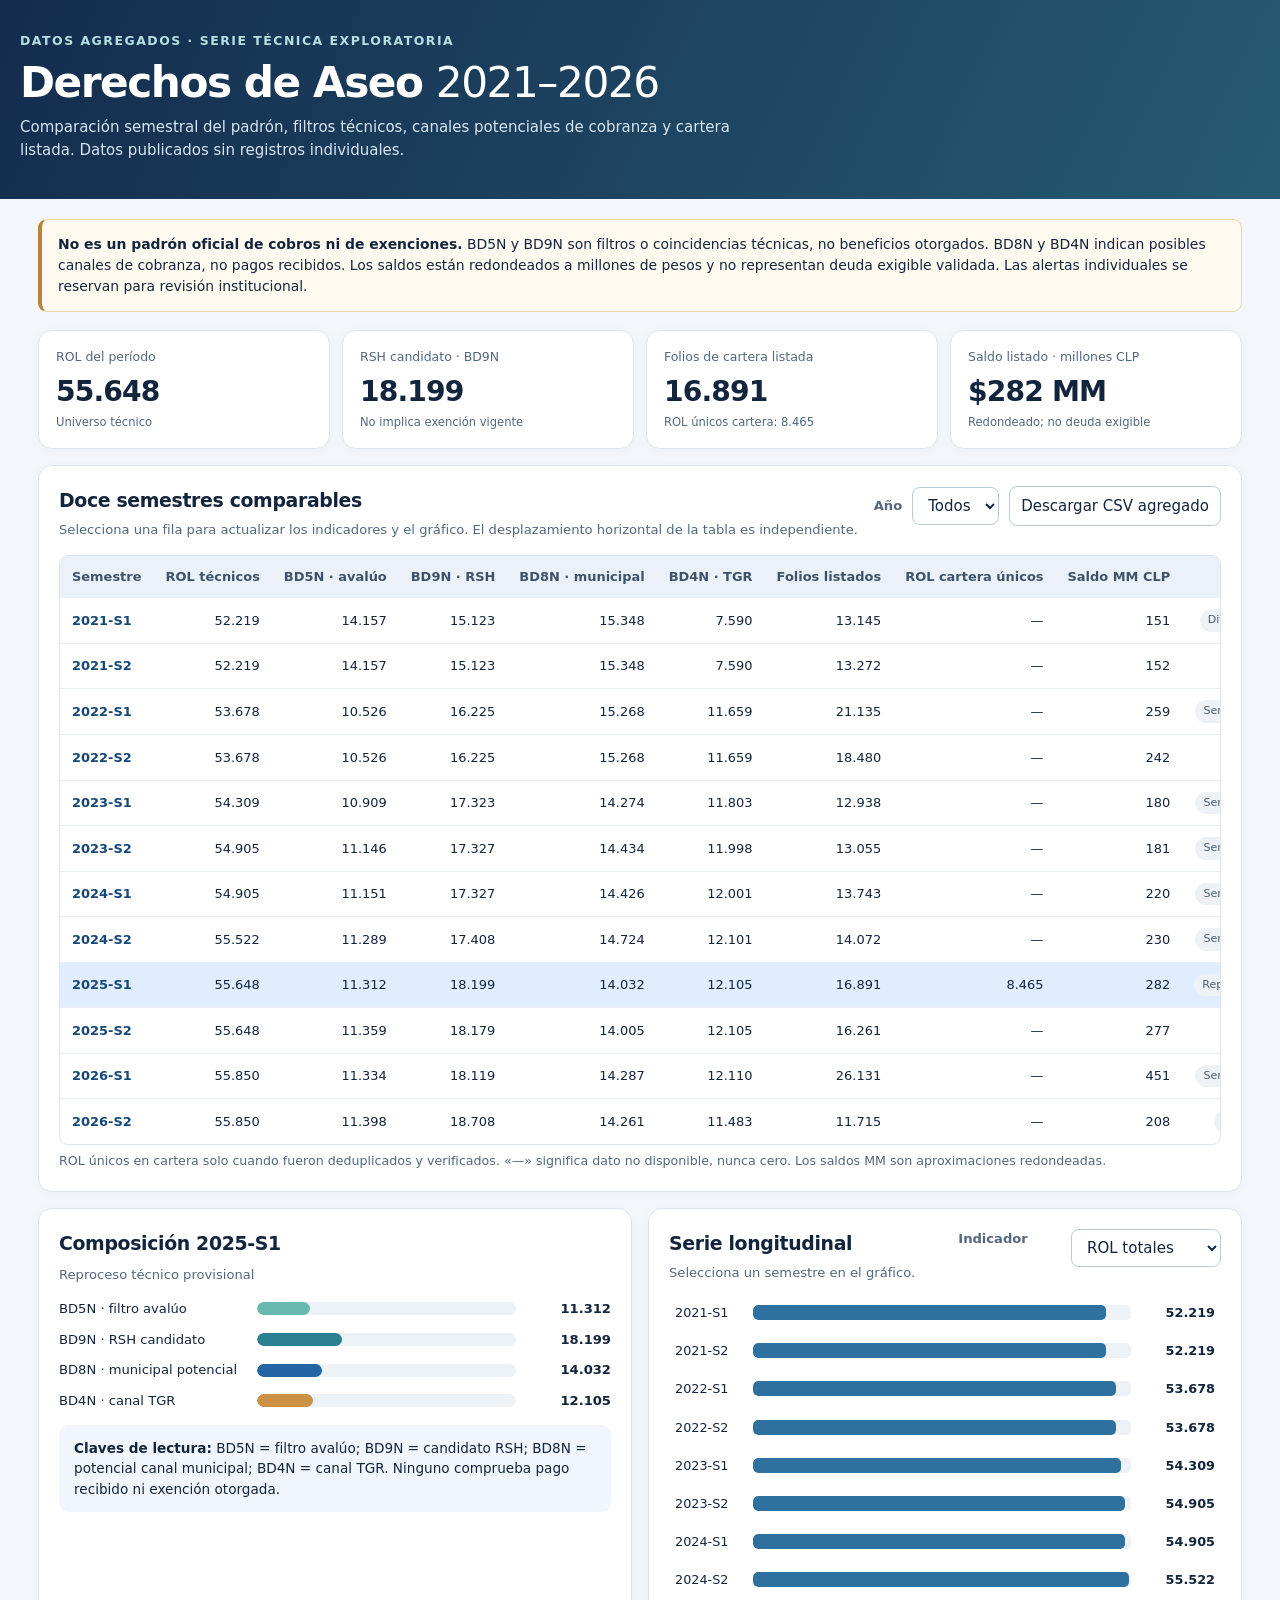
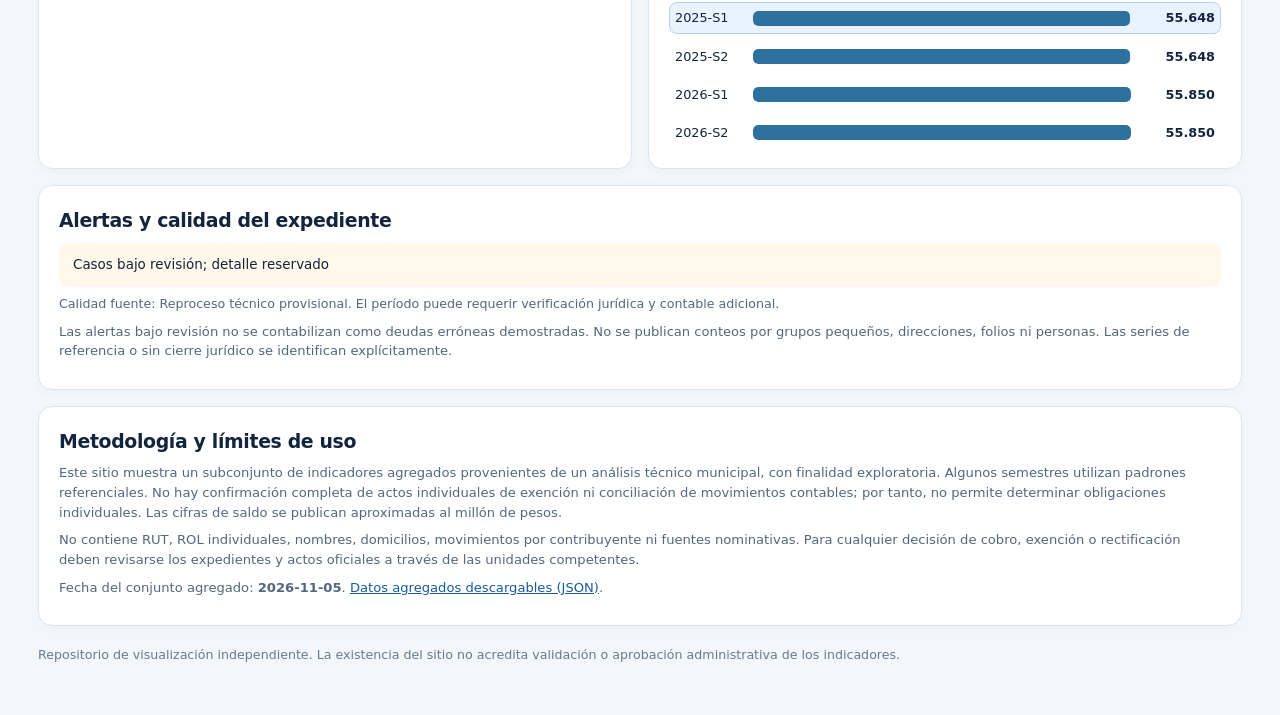
==== index.html @ 4e977205 "Dashboard público: interfaz autónoma sobre 12 semestres de datos agregados filtrados" ====
<!doctype html>
<html lang="es">
<head>
<meta charset="utf-8">
<meta name="viewport" content="width=device-width,initial-scale=1">
<meta name="description" content="Indicadores agregados de Derechos de Aseo de Recoleta 2021–2026, serie técnica preliminar.">
<title>Derechos de Aseo · Recoleta | Dashboard de indicadores</title>
<style>
:root{--bg:#f3f6fa;--white:#fff;--ink:#13253d;--muted:#53677e;--line:#dce5ee;--blue:#1f5da5;--mint:#268a83;--teal:#69b8af;--gold:#cb9144;--deep:#132f50}
*{box-sizing:border-box}html,body{margin:0;overflow-x:clip}body{background:var(--bg);color:var(--ink);font:15px/1.5 system-ui,-apple-system,"Segoe UI",sans-serif}
header{background:linear-gradient(115deg,#142c4e,#265a73);color:white;padding:32px 20px 38px}
.wrap{max-width:1240px;margin:auto;padding:0 18px}
header .wrap{padding:0}header h1{font-size:clamp(1.7rem,3.3vw,2.75rem);line-height:1.12;letter-spacing:-.035em;margin:8px 0 10px}
header p{max-width:760px;color:#d6e6f2;margin:0}.eyebrow{font-size:.78rem;letter-spacing:.12em;text-transform:uppercase;font-weight:700;color:#b6dfdf}
main{padding-top:20px!important;padding-bottom:50px!important}.disclaimer{background:#fffaf0;border:1px solid #ead5a9;border-left:4px solid #b88436;border-radius:9px;padding:14px 16px;font-size:.87rem;margin-bottom:18px}
.kpis{display:grid;grid-template-columns:repeat(4,minmax(0,1fr));gap:12px}.kpi,.panel{border:1px solid var(--line);background:var(--white);border-radius:14px;box-shadow:0 2px 12px #14304d08}.kpi{padding:17px;min-width:0}.kpi .label{font-size:.78rem;color:var(--muted)}.kpi strong{display:block;font-size:clamp(1.4rem,2.2vw,2rem);letter-spacing:-.03em;font-variant-numeric:tabular-nums;margin-top:5px}.kpi small{display:block;font-size:.72rem;color:var(--muted)}
.panel{padding:20px;margin-top:16px;min-width:0}h2{font-size:1.18rem;letter-spacing:-.018em;margin:0 0 6px}h3{font-size:1rem;margin:15px 0 10px}p{margin:8px 0}.sub{font-size:.82rem;color:var(--muted)}.heading{display:flex;justify-content:space-between;align-items:flex-start;gap:12px;flex-wrap:wrap}.controls{display:flex;gap:10px;align-items:center;flex-wrap:wrap}
label{font-size:.82rem;color:var(--muted);font-weight:600}select,button{border-radius:8px;border:1px solid #b9cadc;background:white;color:var(--ink);font:inherit;padding:8px 11px;max-width:100%}button{cursor:pointer}button:hover,select:focus,button:focus{outline:2px solid #a1c8ec;outline-offset:1px}
.tablewrap{max-width:100%;overflow-x:auto;border:1px solid var(--line);border-radius:9px;margin:15px 0 7px}table{width:100%;min-width:1000px;border-collapse:collapse;font-size:.81rem;font-variant-numeric:tabular-nums}td,th{border-bottom:1px solid #e8eef5;padding:11px 12px;text-align:right;white-space:nowrap}th{text-transform:none;background:#ebf1f8;color:#3e526b;font-weight:650}th:first-child,td:first-child{text-align:left}tr:last-child td{border-bottom:0}tbody tr{cursor:pointer}tbody tr:hover,tbody tr:focus{background:#eef5ff}tbody tr.selected{background:#dfedff}td strong{color:#164779}.pill{font-size:.69rem;display:inline-block;background:#eef2f6;color:#4a6078;border-radius:99px;padding:3px 8px}
.twocol{display:grid;grid-template-columns:minmax(0,1fr) minmax(0,1fr);gap:16px}.bars{display:grid;gap:11px;margin:14px 0}.bar{display:grid;grid-template-columns:minmax(0,188px) minmax(0,1fr) 85px;align-items:center;gap:10px;font-size:.82rem}.bar label{color:var(--ink);font-weight:500;overflow-wrap:anywhere}.track{height:13px;border-radius:99px;background:#edf2f6;overflow:hidden}.fill{height:100%;border-radius:99px}.num{text-align:right;font-weight:650;font-variant-numeric:tabular-nums}
#trend{display:grid;gap:7px;margin-top:14px}.trendRow{display:grid;grid-template-columns:70px minmax(0,1fr) 76px;align-items:center;gap:8px;font-size:.8rem;width:100%;background:transparent;border:1px solid transparent;padding:5px;text-align:left}.trendRow:hover,.trendRow.active{background:#e9f2ff;border-color:#b5d2ee}.trendTrack{background:#edf2f6;border-radius:5px;height:15px;overflow:hidden}.trendFill{height:100%;background:#2e719f;border-radius:5px}
.info{background:#f1f6fc;border-radius:9px;padding:13px 15px;font-size:.85rem}.alert{background:#fff8eb;border-radius:8px;padding:12px 14px;font-size:.84rem}.details{color:var(--muted);font-size:.79rem}.foot{font-size:.79rem;color:#687a8e;margin-top:20px}a{color:#185a9a}
@media(max-width:850px){.kpis{grid-template-columns:repeat(2,minmax(0,1fr))}.twocol{grid-template-columns:1fr}}@media(max-width:520px){.wrap{padding:0 11px}.panel{padding:14px}.kpi{padding:12px}.kpi strong{font-size:1.4rem}.bar{grid-template-columns:minmax(0,115px) minmax(0,1fr) 67px;gap:6px;font-size:.74rem}.controls{width:100%}.heading{display:block}.trendRow{grid-template-columns:60px minmax(0,1fr) 65px}.trendRow .num{font-size:.72rem}}
@media print{header{color:var(--ink);background:white}.eyebrow,header p{color:var(--ink)}.controls{display:none}.panel,.kpi{box-shadow:none}.tablewrap{overflow:visible}table{min-width:0;font-size:.62rem}td,th{padding:4px}}
</style>
</head>
<body>
<header><div class="wrap"><div class="eyebrow">Datos agregados · Serie técnica exploratoria</div><h1>Derechos de Aseo <span style="font-weight:400">2021–2026</span></h1><p>Comparación semestral del padrón, filtros técnicos, canales potenciales de cobranza y cartera listada. Datos publicados sin registros individuales.</p></div></header>
<main class="wrap">
<div class="disclaimer"><strong>No es un padrón oficial de cobros ni de exenciones.</strong> BD5N y BD9N son filtros o coincidencias técnicas, no beneficios otorgados. BD8N y BD4N indican posibles canales de cobranza, no pagos recibidos. Los saldos están redondeados a millones de pesos y no representan deuda exigible validada. Las alertas individuales se reservan para revisión institucional.</div>
<div class="kpis" aria-label="Indicadores período seleccionado">
  <div class="kpi"><div class="label">ROL del período</div><strong id="k-total">—</strong><small>Universo técnico</small></div>
  <div class="kpi"><div class="label">RSH candidato · BD9N</div><strong id="k-rsh">—</strong><small>No implica exención vigente</small></div>
  <div class="kpi"><div class="label">Folios de cartera listada</div><strong id="k-folios">—</strong><small id="k-uniques">ROL únicos: no acreditados</small></div>
  <div class="kpi"><div class="label">Saldo listado · millones CLP</div><strong id="k-saldo">—</strong><small>Redondeado; no deuda exigible</small></div>
</div>
<section class="panel" aria-label="Tabla de semestres">
  <div class="heading"><div><h2>Doce semestres comparables</h2><div class="sub">Selecciona una fila para actualizar los indicadores y el gráfico. El desplazamiento horizontal de la tabla es independiente.</div></div><div class="controls"><label for="year">Año</label><select id="year"><option value="todos">Todos</option></select><button id="csv" type="button">Descargar CSV agregado</button></div></div>
  <div class="tablewrap"><table><thead><tr><th>Semestre</th><th>ROL técnicos</th><th>BD5N · avalúo</th><th>BD9N · RSH</th><th>BD8N · municipal</th><th>BD4N · TGR</th><th>Folios listados</th><th>ROL cartera únicos</th><th>Saldo MM CLP</th><th>Estado</th></tr></thead><tbody id="tableBody"></tbody></table></div>
  <div class="details">ROL únicos en cartera solo cuando fueron deduplicados y verificados. «—» significa dato no disponible, nunca cero. Los saldos MM son aproximaciones redondeadas.</div>
</section>
<section class="twocol">
  <div class="panel"><h2 id="title-detail">Composición del período</h2><p class="sub" id="status-detail">Cuatro grupos técnicos excluyentes; puede existir residuo de clasificación pendiente.</p><div id="bars" class="bars"></div><div class="info"><strong>Claves de lectura:</strong> BD5N = filtro avalúo; BD9N = candidato RSH; BD8N = potencial canal municipal; BD4N = canal TGR. Ninguno comprueba pago recibido ni exención otorgada.</div></div>
  <div class="panel"><div class="heading"><div><h2>Serie longitudinal</h2><div class="sub">Selecciona un semestre en el gráfico.</div></div><label for="metric">Indicador</label><select id="metric"><option value="rol_total">ROL totales</option><option value="folios_listados">Folios listados</option><option value="saldo_listado_millones_clp">Saldo MM CLP</option></select></div><div id="trend" role="group" aria-label="Comparación 2021-2026"></div></div>
</section>
<section class="panel"><h2>Alertas y calidad del expediente</h2><p id="alert-detail" class="alert"></p><p id="quality-detail" class="details"></p><p class="sub">Las alertas bajo revisión no se contabilizan como deudas erróneas demostradas. No se publican conteos por grupos pequeños, direcciones, folios ni personas. Las series de referencia o sin cierre jurídico se identifican explícitamente.</p></section>
<section class="panel"><h2>Metodología y límites de uso</h2><p class="sub">Este sitio muestra un subconjunto de indicadores agregados provenientes de un análisis técnico municipal, con finalidad exploratoria. Algunos semestres utilizan padrones referenciales. No hay confirmación completa de actos individuales de exención ni conciliación de movimientos contables; por tanto, no permite determinar obligaciones individuales. Las cifras de saldo se publican aproximadas al millón de pesos.</p><p class="sub">No contiene RUT, ROL individuales, nombres, domicilios, movimientos por contribuyente ni fuentes nominativas. Para cualquier decisión de cobro, exención o rectificación deben revisarse los expedientes y actos oficiales a través de las unidades competentes.</p><p class="sub">Fecha del conjunto agregado: <strong id="cutoff">—</strong>. <a href="data/periodos.json">Datos agregados descargables (JSON)</a>.</p></section>
<div class="foot">Repositorio de visualización independiente. La existencia del sitio no acredita validación o aprobación administrativa de los indicadores.</div>
</main>
<script type="application/json" id="publicData">{"esquema":"dashboard_publico_agregado_v1","fecha_corte":"2026-11-05","naturaleza":"Serie técnica exploratoria; no declaración oficial ni estados de deuda exigible","alcance":"Agregados por semestre, sin ROL ni folios individuales; saldos redondeados a millones CLP; alertas restringidas","leyenda":{"filtro_avaluo_225utm":"Filtro técnico de avalúo: no equivale a exención formal","rsh_candidato":"Coincidencia RSH candidata: no equivale a exención aprobada","municipal_potencial":"Grupo potencial de cobro municipal: no prueba pago","canal_tgr":"Canal TGR/contribuciones: no prueba pago"},"periodos":[{"periodo":"2021-S1","rol_total":52219,"grupos":{"filtro_avaluo_225utm":14157,"rsh_candidato":15123,"municipal_potencial":15348,"canal_tgr":7590},"cartera":{"folios_listados":13145,"rol_distintos_verificados":null,"saldo_listado_millones_clp":151},"alertas":"Sin clasificación semestral publicable","calidad":"Diferencia técnica pendiente","calidad_codigo":"EXCEPCION_CUADRATURA"},{"periodo":"2021-S2","rol_total":52219,"grupos":{"filtro_avaluo_225utm":14157,"rsh_candidato":15123,"municipal_potencial":15348,"canal_tgr":7590},"cartera":{"folios_listados":13272,"rol_distintos_verificados":null,"saldo_listado_millones_clp":152},"alertas":"Sin clasificación semestral publicable","calidad":"Padrón de referencia","calidad_codigo":"PADRON_REFERENCIAL_OTRO_SEMESTRE"},{"periodo":"2022-S1","rol_total":53678,"grupos":{"filtro_avaluo_225utm":10526,"rsh_candidato":16225,"municipal_potencial":15268,"canal_tgr":11659},"cartera":{"folios_listados":21135,"rol_distintos_verificados":null,"saldo_listado_millones_clp":259},"alertas":"Sin clasificación semestral publicable","calidad":"Serie histórica sin cierre legal","calidad_codigo":"HISTORICO_REPRODUCIDO_NO_APROBADO"},{"periodo":"2022-S2","rol_total":53678,"grupos":{"filtro_avaluo_225utm":10526,"rsh_candidato":16225,"municipal_potencial":15268,"canal_tgr":11659},"cartera":{"folios_listados":18480,"rol_distintos_verificados":null,"saldo_listado_millones_clp":242},"alertas":"Sin clasificación semestral publicable","calidad":"Padrón de referencia","calidad_codigo":"PADRON_REFERENCIAL_OTRO_SEMESTRE"},{"periodo":"2023-S1","rol_total":54309,"grupos":{"filtro_avaluo_225utm":10909,"rsh_candidato":17323,"municipal_potencial":14274,"canal_tgr":11803},"cartera":{"folios_listados":12938,"rol_distintos_verificados":null,"saldo_listado_millones_clp":180},"alertas":"Sin clasificación semestral publicable","calidad":"Serie histórica sin cierre legal","calidad_codigo":"HISTORICO_REPRODUCIDO_NO_APROBADO"},{"periodo":"2023-S2","rol_total":54905,"grupos":{"filtro_avaluo_225utm":11146,"rsh_candidato":17327,"municipal_potencial":14434,"canal_tgr":11998},"cartera":{"folios_listados":13055,"rol_distintos_verificados":null,"saldo_listado_millones_clp":181},"alertas":"Sin clasificación semestral publicable","calidad":"Serie histórica sin cierre legal","calidad_codigo":"HISTORICO_REPRODUCIDO_NO_APROBADO"},{"periodo":"2024-S1","rol_total":54905,"grupos":{"filtro_avaluo_225utm":11151,"rsh_candidato":17327,"municipal_potencial":14426,"canal_tgr":12001},"cartera":{"folios_listados":13743,"rol_distintos_verificados":null,"saldo_listado_millones_clp":220},"alertas":"Sin clasificación semestral publicable","calidad":"Serie histórica sin cierre legal","calidad_codigo":"HISTORICO_REPRODUCIDO_NO_APROBADO"},{"periodo":"2024-S2","rol_total":55522,"grupos":{"filtro_avaluo_225utm":11289,"rsh_candidato":17408,"municipal_potencial":14724,"canal_tgr":12101},"cartera":{"folios_listados":14072,"rol_distintos_verificados":null,"saldo_listado_millones_clp":230},"alertas":"Sin clasificación semestral publicable","calidad":"Serie histórica sin cierre legal","calidad_codigo":"HISTORICO_REPRODUCIDO_NO_APROBADO"},{"periodo":"2025-S1","rol_total":55648,"grupos":{"filtro_avaluo_225utm":11312,"rsh_candidato":18199,"municipal_potencial":14032,"canal_tgr":12105},"cartera":{"folios_listados":16891,"rol_distintos_verificados":8465,"saldo_listado_millones_clp":282},"alertas":"Casos bajo revisión; detalle reservado","calidad":"Reproceso técnico provisional","calidad_codigo":"REPROCESO_TECNICO_PROVISIONAL"},{"periodo":"2025-S2","rol_total":55648,"grupos":{"filtro_avaluo_225utm":11359,"rsh_candidato":18179,"municipal_potencial":14005,"canal_tgr":12105},"cartera":{"folios_listados":16261,"rol_distintos_verificados":null,"saldo_listado_millones_clp":277},"alertas":"Sin clasificación semestral publicable","calidad":"Manifiesto referencial","calidad_codigo":"MANIFIESTO_SIN_ROL_INDIVIDUAL"},{"periodo":"2026-S1","rol_total":55850,"grupos":{"filtro_avaluo_225utm":11334,"rsh_candidato":18119,"municipal_potencial":14287,"canal_tgr":12110},"cartera":{"folios_listados":26131,"rol_distintos_verificados":null,"saldo_listado_millones_clp":451},"alertas":"Sin clasificación semestral publicable","calidad":"Serie histórica sin cierre legal","calidad_codigo":"HISTORICO_REPRODUCIDO_NO_APROBADO"},{"periodo":"2026-S2","rol_total":55850,"grupos":{"filtro_avaluo_225utm":11398,"rsh_candidato":18708,"municipal_potencial":14261,"canal_tgr":11483},"cartera":{"folios_listados":11715,"rol_distintos_verificados":null,"saldo_listado_millones_clp":208},"alertas":"Sin clasificación semestral publicable","calidad":"Corrección RSH pendiente","calidad_codigo":"ORIGINAL_PENDIENTE_CORRECCION_RSH"}]}</script>
<script>
"use strict";
const dataset=JSON.parse(document.getElementById("publicData").textContent);
const records=dataset.periodos;
const money=n=>n==null?"—":new Intl.NumberFormat("es-CL").format(n);
const $=id=>document.getElementById(id);
const colors=["#69b8af","#2b8091","#2365a4","#cb9144"];
const names=["BD5N · filtro avalúo","BD9N · RSH candidato","BD8N · municipal potencial","BD4N · canal TGR"];
let year="todos",selected="2025-S1";
function escapeHtml(v){return String(v).replace(/[&<>"']/g,c=>({"&":"&amp;","<":"&lt;",">":"&gt;",'"':"&quot;","'":"&#39;"}[c]))}
function rows(){return records.filter(r=>year==="todos"||r.periodo.slice(0,4)===year)}
function init(){const years=[...new Set(records.map(r=>r.periodo.slice(0,4)))];$("year").innerHTML='<option value="todos">Todos</option>'+years.map(y=>'<option value="'+y+'">'+y+'</option>').join("");$("year").onchange=e=>{year=e.target.value;renderTable()};$("metric").onchange=renderTrend;$("csv").onclick=exportCSV;$("cutoff").textContent=dataset.fecha_corte;show(selected)}
function renderTable(){$("tableBody").innerHTML=rows().map(r=>'<tr tabindex="0" role="button" data-period="'+r.periodo+'" class="'+(r.periodo===selected?'selected':'')+'"><td><strong>'+r.periodo+'</strong></td><td>'+money(r.rol_total)+'</td><td>'+money(r.grupos.filtro_avaluo_225utm)+'</td><td>'+money(r.grupos.rsh_candidato)+'</td><td>'+money(r.grupos.municipal_potencial)+'</td><td>'+money(r.grupos.canal_tgr)+'</td><td>'+money(r.cartera.folios_listados)+'</td><td>'+money(r.cartera.rol_distintos_verificados)+'</td><td>'+money(r.cartera.saldo_listado_millones_clp)+'</td><td><span class="pill">'+escapeHtml(r.calidad)+'</span></td></tr>').join("");document.querySelectorAll("#tableBody tr").forEach(tr=>{tr.onclick=()=>show(tr.dataset.period);tr.onkeydown=e=>{if(e.key==="Enter"||e.key===" "){e.preventDefault();show(tr.dataset.period)}}})}
function renderTrend(){const key=$("metric").value;let val=r=>key==="rol_total"?r.rol_total:r.cartera[key];let max=Math.max(...records.map(val));$("trend").innerHTML=records.map(r=>'<button class="trendRow '+(r.periodo===selected?'active':'')+'" data-period="'+r.periodo+'" aria-pressed="'+(r.periodo===selected)+'"><span>'+r.periodo+'</span><span class="trendTrack"><span class="trendFill" style="display:block;width:'+(val(r)/max*100).toFixed(2)+'%"></span></span><span class="num">'+money(val(r))+'</span></button>').join("");document.querySelectorAll("#trend button").forEach(b=>b.onclick=()=>show(b.dataset.period))}
function show(p){const r=records.find(r=>r.periodo===p);if(!r)return;selected=p;$("k-total").textContent=money(r.rol_total);$("k-rsh").textContent=money(r.grupos.rsh_candidato);$("k-folios").textContent=money(r.cartera.folios_listados);$("k-saldo").textContent="$"+money(r.cartera.saldo_listado_millones_clp)+" MM";$("k-uniques").textContent="ROL únicos cartera: "+money(r.cartera.rol_distintos_verificados);$("title-detail").textContent="Composición "+r.periodo;$("status-detail").textContent=r.calidad;let values=Object.values(r.grupos);$("bars").innerHTML=values.map((n,i)=>'<div class="bar"><label>'+names[i]+'</label><div class="track"><div class="fill" style="width:'+(n/r.rol_total*100).toFixed(3)+'%;background:'+colors[i]+'"></div></div><div class="num">'+money(n)+'</div></div>').join("");$("alert-detail").textContent=r.alertas;$("quality-detail").textContent="Calidad fuente: "+r.calidad+". El período puede requerir verificación jurídica y contable adicional.";renderTable();renderTrend();try{history.replaceState(null,"","#"+p)}catch(e){}}
function exportCSV(){const h=["periodo","rol_total","bd5n_filtro_avaluo","bd9n_rsh_candidato","bd8n_municipal_potencial","bd4n_tgr","folios_listados","rol_cartera_unicos_verificados","saldo_listado_mm_clp","calidad"];const vals=rows().map(r=>[r.periodo,r.rol_total,r.grupos.filtro_avaluo_225utm,r.grupos.rsh_candidato,r.grupos.municipal_potencial,r.grupos.canal_tgr,r.cartera.folios_listados,r.cartera.rol_distintos_verificados,r.cartera.saldo_listado_millones_clp,r.calidad]);const csv="\ufeff"+[h,...vals].map(arr=>arr.map(x=>x==null?"":'"'+String(x).replace(/"/g,'""')+'"').join(";")).join("\r\n");const url=URL.createObjectURL(new Blob([csv],{type:"text/csv;charset=utf-8"}));const a=document.createElement("a");a.href=url;a.download="dashboard_recoleta_agregados.csv";a.click();setTimeout(()=>URL.revokeObjectURL(url),500)}
const hash=decodeURIComponent(location.hash.slice(1));if(records.some(r=>r.periodo===hash))selected=hash;init();
</script>
</body></html>
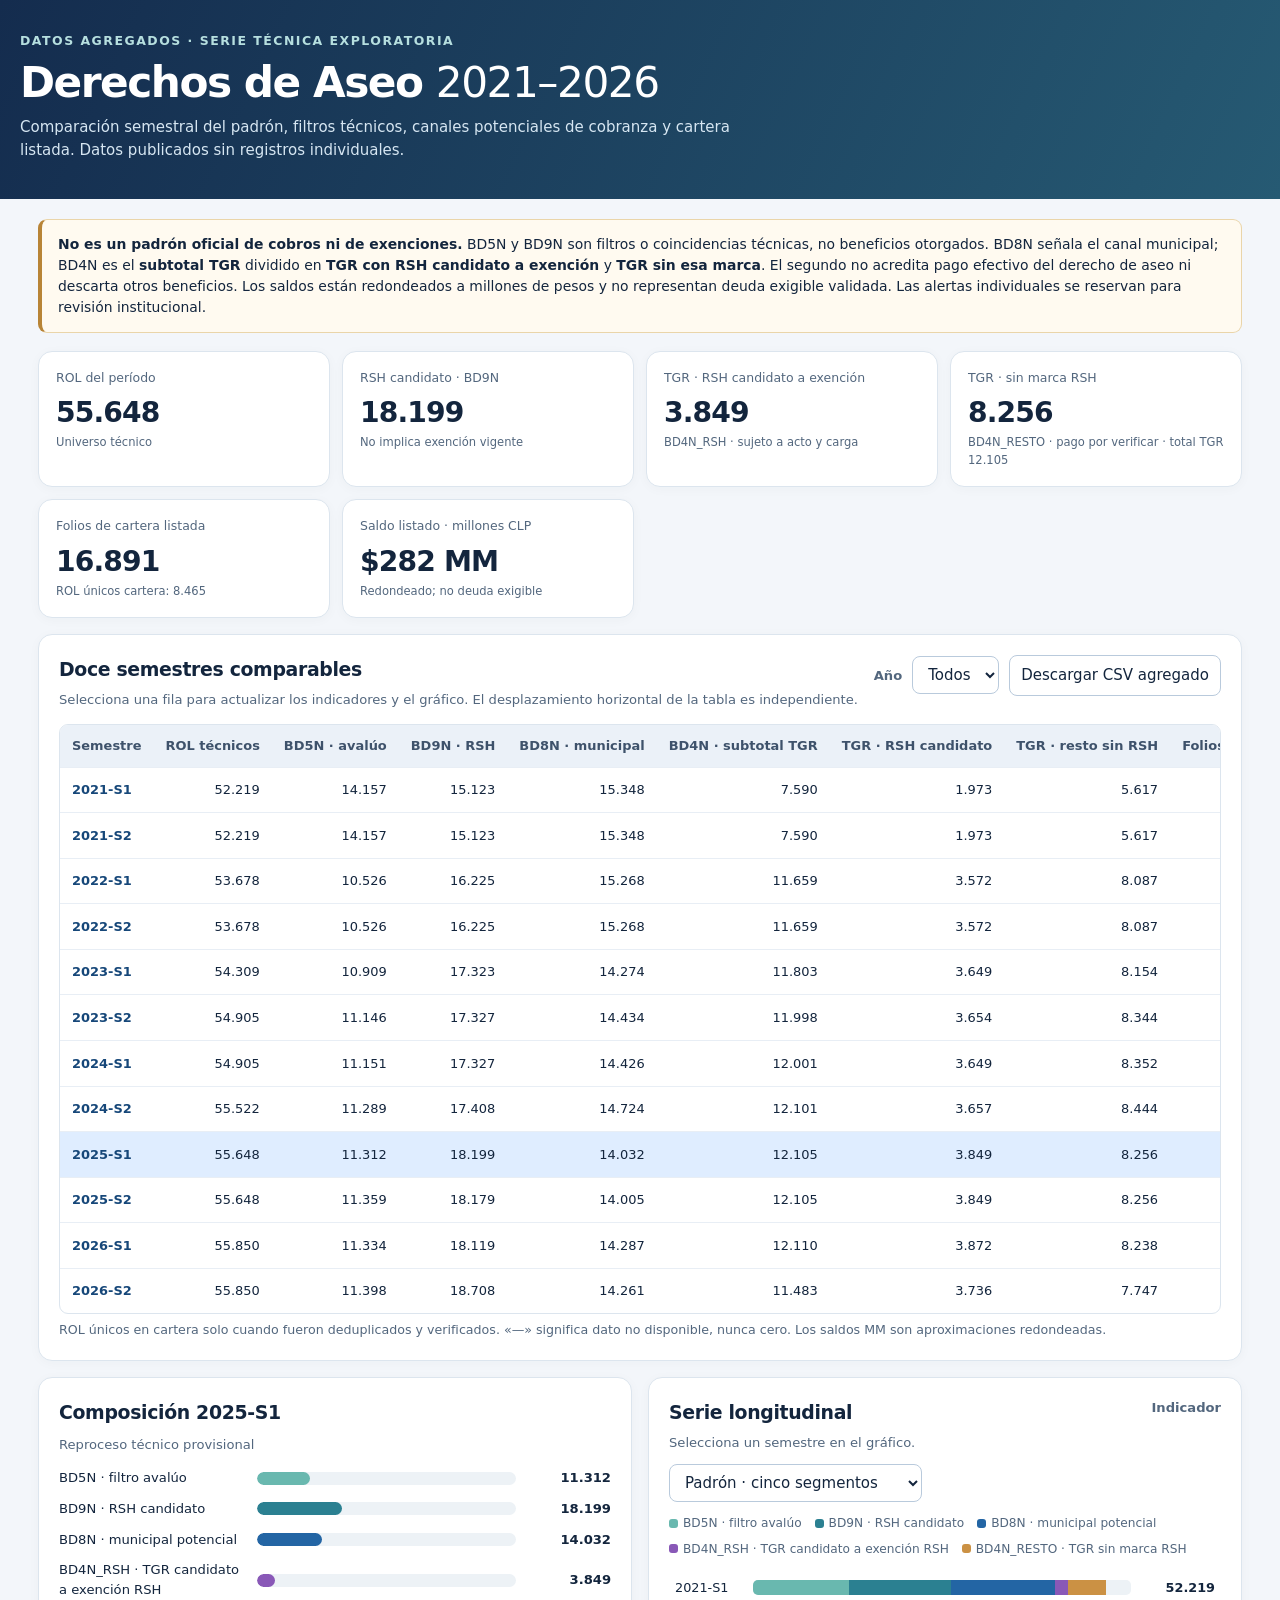
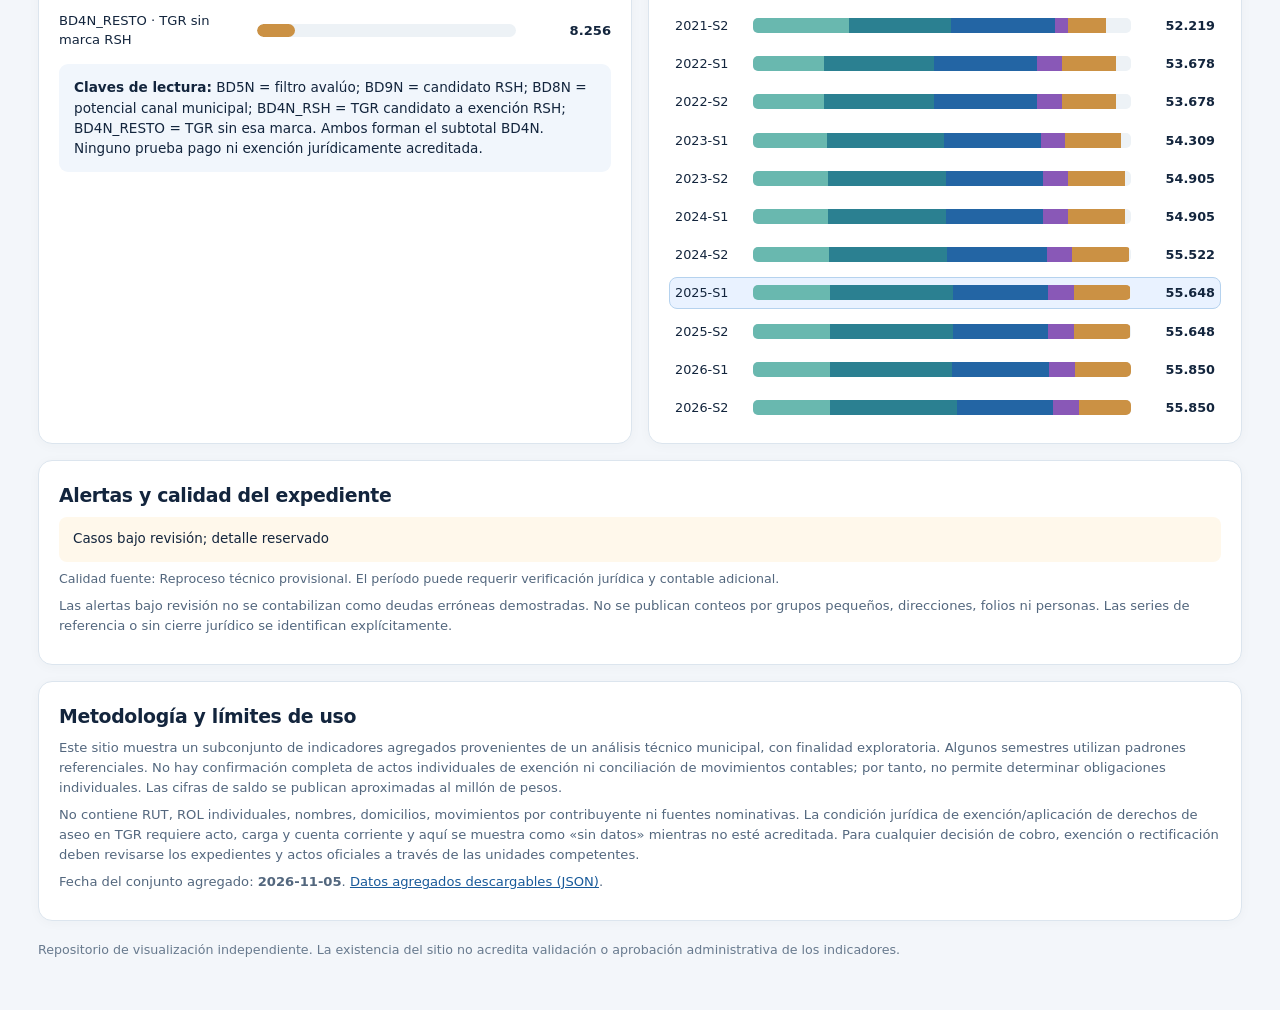
==== commit 5d3a9c1f: "Dashboard: mostrar TGR RSH/resto en KPIs, tabla, serie, barras y exportación" ====
--- a/index.html
+++ b/index.html
@@ -18,7 +18,7 @@
 label{font-size:.82rem;color:var(--muted);font-weight:600}select,button{border-radius:8px;border:1px solid #b9cadc;background:white;color:var(--ink);font:inherit;padding:8px 11px;max-width:100%}button{cursor:pointer}button:hover,select:focus,button:focus{outline:2px solid #a1c8ec;outline-offset:1px}
 .tablewrap{max-width:100%;overflow-x:auto;border:1px solid var(--line);border-radius:9px;margin:15px 0 7px}table{width:100%;min-width:1000px;border-collapse:collapse;font-size:.81rem;font-variant-numeric:tabular-nums}td,th{border-bottom:1px solid #e8eef5;padding:11px 12px;text-align:right;white-space:nowrap}th{text-transform:none;background:#ebf1f8;color:#3e526b;font-weight:650}th:first-child,td:first-child{text-align:left}tr:last-child td{border-bottom:0}tbody tr{cursor:pointer}tbody tr:hover,tbody tr:focus{background:#eef5ff}tbody tr.selected{background:#dfedff}td strong{color:#164779}.pill{font-size:.69rem;display:inline-block;background:#eef2f6;color:#4a6078;border-radius:99px;padding:3px 8px}
 .twocol{display:grid;grid-template-columns:minmax(0,1fr) minmax(0,1fr);gap:16px}.bars{display:grid;gap:11px;margin:14px 0}.bar{display:grid;grid-template-columns:minmax(0,188px) minmax(0,1fr) 85px;align-items:center;gap:10px;font-size:.82rem}.bar label{color:var(--ink);font-weight:500;overflow-wrap:anywhere}.track{height:13px;border-radius:99px;background:#edf2f6;overflow:hidden}.fill{height:100%;border-radius:99px}.num{text-align:right;font-weight:650;font-variant-numeric:tabular-nums}
-#trend{display:grid;gap:7px;margin-top:14px}.trendRow{display:grid;grid-template-columns:70px minmax(0,1fr) 76px;align-items:center;gap:8px;font-size:.8rem;width:100%;background:transparent;border:1px solid transparent;padding:5px;text-align:left}.trendRow:hover,.trendRow.active{background:#e9f2ff;border-color:#b5d2ee}.trendTrack{background:#edf2f6;border-radius:5px;height:15px;overflow:hidden}.trendFill{height:100%;background:#2e719f;border-radius:5px}
+#trend{display:grid;gap:7px;margin-top:14px}.trendRow{display:grid;grid-template-columns:70px minmax(0,1fr) 76px;align-items:center;gap:8px;font-size:.8rem;width:100%;background:transparent;border:1px solid transparent;padding:5px;text-align:left}.trendRow:hover,.trendRow.active{background:#e9f2ff;border-color:#b5d2ee}.trendTrack{display:flex;background:#edf2f6;border-radius:5px;height:15px;overflow:hidden}.trendSegment{height:100%;flex:none;min-width:0}.legend{display:flex;flex-wrap:wrap;gap:7px 13px;margin-top:12px;font-size:.76rem;color:var(--muted)}.legendItem{display:inline-flex;align-items:center;gap:5px}.legendDot{width:9px;height:9px;border-radius:3px;display:inline-block}.trendFill{height:100%;background:#2e719f;border-radius:5px}
 .info{background:#f1f6fc;border-radius:9px;padding:13px 15px;font-size:.85rem}.alert{background:#fff8eb;border-radius:8px;padding:12px 14px;font-size:.84rem}.details{color:var(--muted);font-size:.79rem}.foot{font-size:.79rem;color:#687a8e;margin-top:20px}a{color:#185a9a}
 @media(max-width:850px){.kpis{grid-template-columns:repeat(2,minmax(0,1fr))}.twocol{grid-template-columns:1fr}}@media(max-width:520px){.wrap{padding:0 11px}.panel{padding:14px}.kpi{padding:12px}.kpi strong{font-size:1.4rem}.bar{grid-template-columns:minmax(0,115px) minmax(0,1fr) 67px;gap:6px;font-size:.74rem}.controls{width:100%}.heading{display:block}.trendRow{grid-template-columns:60px minmax(0,1fr) 65px}.trendRow .num{font-size:.72rem}}
 @media print{header{color:var(--ink);background:white}.eyebrow,header p{color:var(--ink)}.controls{display:none}.panel,.kpi{box-shadow:none}.tablewrap{overflow:visible}table{min-width:0;font-size:.62rem}td,th{padding:4px}}
@@ -27,43 +27,61 @@
 <body>
 <header><div class="wrap"><div class="eyebrow">Datos agregados · Serie técnica exploratoria</div><h1>Derechos de Aseo <span style="font-weight:400">2021–2026</span></h1><p>Comparación semestral del padrón, filtros técnicos, canales potenciales de cobranza y cartera listada. Datos publicados sin registros individuales.</p></div></header>
 <main class="wrap">
-<div class="disclaimer"><strong>No es un padrón oficial de cobros ni de exenciones.</strong> BD5N y BD9N son filtros o coincidencias técnicas, no beneficios otorgados. BD8N y BD4N indican posibles canales de cobranza, no pagos recibidos. Los saldos están redondeados a millones de pesos y no representan deuda exigible validada. Las alertas individuales se reservan para revisión institucional.</div>
+<div class="disclaimer"><strong>No es un padrón oficial de cobros ni de exenciones.</strong> BD5N y BD9N son filtros o coincidencias técnicas, no beneficios otorgados. BD8N señala el canal municipal; BD4N es el <strong>subtotal TGR</strong> dividido en <strong>TGR con RSH candidato a exención</strong> y <strong>TGR sin esa marca</strong>. El segundo no acredita pago efectivo del derecho de aseo ni descarta otros beneficios. Los saldos están redondeados a millones de pesos y no representan deuda exigible validada. Las alertas individuales se reservan para revisión institucional.</div>
 <div class="kpis" aria-label="Indicadores período seleccionado">
   <div class="kpi"><div class="label">ROL del período</div><strong id="k-total">—</strong><small>Universo técnico</small></div>
   <div class="kpi"><div class="label">RSH candidato · BD9N</div><strong id="k-rsh">—</strong><small>No implica exención vigente</small></div>
+  <div class="kpi"><div class="label">TGR · RSH candidato a exención</div><strong id="k-tgr-rsh">—</strong><small>BD4N_RSH · sujeto a acto y carga</small></div>
+  <div class="kpi"><div class="label">TGR · sin marca RSH</div><strong id="k-tgr-rest">—</strong><small>BD4N_RESTO · pago por verificar · total TGR <span id="k-tgr-total">—</span></small></div>
   <div class="kpi"><div class="label">Folios de cartera listada</div><strong id="k-folios">—</strong><small id="k-uniques">ROL únicos: no acreditados</small></div>
   <div class="kpi"><div class="label">Saldo listado · millones CLP</div><strong id="k-saldo">—</strong><small>Redondeado; no deuda exigible</small></div>
 </div>
 <section class="panel" aria-label="Tabla de semestres">
   <div class="heading"><div><h2>Doce semestres comparables</h2><div class="sub">Selecciona una fila para actualizar los indicadores y el gráfico. El desplazamiento horizontal de la tabla es independiente.</div></div><div class="controls"><label for="year">Año</label><select id="year"><option value="todos">Todos</option></select><button id="csv" type="button">Descargar CSV agregado</button></div></div>
-  <div class="tablewrap"><table><thead><tr><th>Semestre</th><th>ROL técnicos</th><th>BD5N · avalúo</th><th>BD9N · RSH</th><th>BD8N · municipal</th><th>BD4N · TGR</th><th>Folios listados</th><th>ROL cartera únicos</th><th>Saldo MM CLP</th><th>Estado</th></tr></thead><tbody id="tableBody"></tbody></table></div>
+  <div class="tablewrap"><table><thead><tr><th>Semestre</th><th>ROL técnicos</th><th>BD5N · avalúo</th><th>BD9N · RSH</th><th>BD8N · municipal</th><th>BD4N · subtotal TGR</th><th>TGR · RSH candidato</th><th>TGR · resto sin RSH</th><th>Folios listados</th><th>ROL cartera únicos</th><th>Saldo MM CLP</th><th>Estado</th></tr></thead><tbody id="tableBody"></tbody></table></div>
   <div class="details">ROL únicos en cartera solo cuando fueron deduplicados y verificados. «—» significa dato no disponible, nunca cero. Los saldos MM son aproximaciones redondeadas.</div>
 </section>
 <section class="twocol">
-  <div class="panel"><h2 id="title-detail">Composición del período</h2><p class="sub" id="status-detail">Cuatro grupos técnicos excluyentes; puede existir residuo de clasificación pendiente.</p><div id="bars" class="bars"></div><div class="info"><strong>Claves de lectura:</strong> BD5N = filtro avalúo; BD9N = candidato RSH; BD8N = potencial canal municipal; BD4N = canal TGR. Ninguno comprueba pago recibido ni exención otorgada.</div></div>
-  <div class="panel"><div class="heading"><div><h2>Serie longitudinal</h2><div class="sub">Selecciona un semestre en el gráfico.</div></div><label for="metric">Indicador</label><select id="metric"><option value="rol_total">ROL totales</option><option value="folios_listados">Folios listados</option><option value="saldo_listado_millones_clp">Saldo MM CLP</option></select></div><div id="trend" role="group" aria-label="Comparación 2021-2026"></div></div>
+  <div class="panel"><h2 id="title-detail">Composición del período</h2><p class="sub" id="status-detail">Cinco segmentos técnicos excluyentes; BD4N es subtotal de los dos segmentos TGR y no se suma adicionalmente. Puede existir residuo de clasificación.</p><div id="bars" class="bars"></div><div class="info"><strong>Claves de lectura:</strong> BD5N = filtro avalúo; BD9N = candidato RSH; BD8N = potencial canal municipal; BD4N_RSH = TGR candidato a exención RSH; BD4N_RESTO = TGR sin esa marca. Ambos forman el subtotal BD4N. Ninguno prueba pago ni exención jurídicamente acreditada.</div></div>
+  <div class="panel"><div class="heading"><div><h2>Serie longitudinal</h2><div class="sub">Selecciona un semestre en el gráfico.</div></div><label for="metric">Indicador</label><select id="metric"><option value="composicion">Padrón · cinco segmentos</option><option value="tgr">TGR · candidato RSH / resto</option><option value="rol_total">ROL totales</option><option value="folios_listados">Folios listados</option><option value="saldo_listado_millones_clp">Saldo MM CLP</option></select></div><div id="legend" class="legend" aria-label="Leyenda del gráfico"></div><div id="trend" role="group" aria-label="Comparación 2021-2026"></div></div>
 </section>
 <section class="panel"><h2>Alertas y calidad del expediente</h2><p id="alert-detail" class="alert"></p><p id="quality-detail" class="details"></p><p class="sub">Las alertas bajo revisión no se contabilizan como deudas erróneas demostradas. No se publican conteos por grupos pequeños, direcciones, folios ni personas. Las series de referencia o sin cierre jurídico se identifican explícitamente.</p></section>
-<section class="panel"><h2>Metodología y límites de uso</h2><p class="sub">Este sitio muestra un subconjunto de indicadores agregados provenientes de un análisis técnico municipal, con finalidad exploratoria. Algunos semestres utilizan padrones referenciales. No hay confirmación completa de actos individuales de exención ni conciliación de movimientos contables; por tanto, no permite determinar obligaciones individuales. Las cifras de saldo se publican aproximadas al millón de pesos.</p><p class="sub">No contiene RUT, ROL individuales, nombres, domicilios, movimientos por contribuyente ni fuentes nominativas. Para cualquier decisión de cobro, exención o rectificación deben revisarse los expedientes y actos oficiales a través de las unidades competentes.</p><p class="sub">Fecha del conjunto agregado: <strong id="cutoff">—</strong>. <a href="data/periodos.json">Datos agregados descargables (JSON)</a>.</p></section>
+<section class="panel"><h2>Metodología y límites de uso</h2><p class="sub">Este sitio muestra un subconjunto de indicadores agregados provenientes de un análisis técnico municipal, con finalidad exploratoria. Algunos semestres utilizan padrones referenciales. No hay confirmación completa de actos individuales de exención ni conciliación de movimientos contables; por tanto, no permite determinar obligaciones individuales. Las cifras de saldo se publican aproximadas al millón de pesos.</p><p class="sub">No contiene RUT, ROL individuales, nombres, domicilios, movimientos por contribuyente ni fuentes nominativas. La condición jurídica de exención/aplicación de derechos de aseo en TGR requiere acto, carga y cuenta corriente y aquí se muestra como «sin datos» mientras no esté acreditada. Para cualquier decisión de cobro, exención o rectificación deben revisarse los expedientes y actos oficiales a través de las unidades competentes.</p><p class="sub">Fecha del conjunto agregado: <strong id="cutoff">—</strong>. <a href="data/periodos.json">Datos agregados descargables (JSON)</a>.</p></section>
 <div class="foot">Repositorio de visualización independiente. La existencia del sitio no acredita validación o aprobación administrativa de los indicadores.</div>
 </main>
-<script type="application/json" id="publicData">{"esquema":"dashboard_publico_agregado_v1","fecha_corte":"2026-11-05","naturaleza":"Serie técnica exploratoria; no declaración oficial ni estados de deuda exigible","alcance":"Agregados por semestre, sin ROL ni folios individuales; saldos redondeados a millones CLP; alertas restringidas","leyenda":{"filtro_avaluo_225utm":"Filtro técnico de avalúo: no equivale a exención formal","rsh_candidato":"Coincidencia RSH candidata: no equivale a exención aprobada","municipal_potencial":"Grupo potencial de cobro municipal: no prueba pago","canal_tgr":"Canal TGR/contribuciones: no prueba pago"},"periodos":[{"periodo":"2021-S1","rol_total":52219,"grupos":{"filtro_avaluo_225utm":14157,"rsh_candidato":15123,"municipal_potencial":15348,"canal_tgr":7590},"cartera":{"folios_listados":13145,"rol_distintos_verificados":null,"saldo_listado_millones_clp":151},"alertas":"Sin clasificación semestral publicable","calidad":"Diferencia técnica pendiente","calidad_codigo":"EXCEPCION_CUADRATURA"},{"periodo":"2021-S2","rol_total":52219,"grupos":{"filtro_avaluo_225utm":14157,"rsh_candidato":15123,"municipal_potencial":15348,"canal_tgr":7590},"cartera":{"folios_listados":13272,"rol_distintos_verificados":null,"saldo_listado_millones_clp":152},"alertas":"Sin clasificación semestral publicable","calidad":"Padrón de referencia","calidad_codigo":"PADRON_REFERENCIAL_OTRO_SEMESTRE"},{"periodo":"2022-S1","rol_total":53678,"grupos":{"filtro_avaluo_225utm":10526,"rsh_candidato":16225,"municipal_potencial":15268,"canal_tgr":11659},"cartera":{"folios_listados":21135,"rol_distintos_verificados":null,"saldo_listado_millones_clp":259},"alertas":"Sin clasificación semestral publicable","calidad":"Serie histórica sin cierre legal","calidad_codigo":"HISTORICO_REPRODUCIDO_NO_APROBADO"},{"periodo":"2022-S2","rol_total":53678,"grupos":{"filtro_avaluo_225utm":10526,"rsh_candidato":16225,"municipal_potencial":15268,"canal_tgr":11659},"cartera":{"folios_listados":18480,"rol_distintos_verificados":null,"saldo_listado_millones_clp":242},"alertas":"Sin clasificación semestral publicable","calidad":"Padrón de referencia","calidad_codigo":"PADRON_REFERENCIAL_OTRO_SEMESTRE"},{"periodo":"2023-S1","rol_total":54309,"grupos":{"filtro_avaluo_225utm":10909,"rsh_candidato":17323,"municipal_potencial":14274,"canal_tgr":11803},"cartera":{"folios_listados":12938,"rol_distintos_verificados":null,"saldo_listado_millones_clp":180},"alertas":"Sin clasificación semestral publicable","calidad":"Serie histórica sin cierre legal","calidad_codigo":"HISTORICO_REPRODUCIDO_NO_APROBADO"},{"periodo":"2023-S2","rol_total":54905,"grupos":{"filtro_avaluo_225utm":11146,"rsh_candidato":17327,"municipal_potencial":14434,"canal_tgr":11998},"cartera":{"folios_listados":13055,"rol_distintos_verificados":null,"saldo_listado_millones_clp":181},"alertas":"Sin clasificación semestral publicable","calidad":"Serie histórica sin cierre legal","calidad_codigo":"HISTORICO_REPRODUCIDO_NO_APROBADO"},{"periodo":"2024-S1","rol_total":54905,"grupos":{"filtro_avaluo_225utm":11151,"rsh_candidato":17327,"municipal_potencial":14426,"canal_tgr":12001},"cartera":{"folios_listados":13743,"rol_distintos_verificados":null,"saldo_listado_millones_clp":220},"alertas":"Sin clasificación semestral publicable","calidad":"Serie histórica sin cierre legal","calidad_codigo":"HISTORICO_REPRODUCIDO_NO_APROBADO"},{"periodo":"2024-S2","rol_total":55522,"grupos":{"filtro_avaluo_225utm":11289,"rsh_candidato":17408,"municipal_potencial":14724,"canal_tgr":12101},"cartera":{"folios_listados":14072,"rol_distintos_verificados":null,"saldo_listado_millones_clp":230},"alertas":"Sin clasificación semestral publicable","calidad":"Serie histórica sin cierre legal","calidad_codigo":"HISTORICO_REPRODUCIDO_NO_APROBADO"},{"periodo":"2025-S1","rol_total":55648,"grupos":{"filtro_avaluo_225utm":11312,"rsh_candidato":18199,"municipal_potencial":14032,"canal_tgr":12105},"cartera":{"folios_listados":16891,"rol_distintos_verificados":8465,"saldo_listado_millones_clp":282},"alertas":"Casos bajo revisión; detalle reservado","calidad":"Reproceso técnico provisional","calidad_codigo":"REPROCESO_TECNICO_PROVISIONAL"},{"periodo":"2025-S2","rol_total":55648,"grupos":{"filtro_avaluo_225utm":11359,"rsh_candidato":18179,"municipal_potencial":14005,"canal_tgr":12105},"cartera":{"folios_listados":16261,"rol_distintos_verificados":null,"saldo_listado_millones_clp":277},"alertas":"Sin clasificación semestral publicable","calidad":"Manifiesto referencial","calidad_codigo":"MANIFIESTO_SIN_ROL_INDIVIDUAL"},{"periodo":"2026-S1","rol_total":55850,"grupos":{"filtro_avaluo_225utm":11334,"rsh_candidato":18119,"municipal_potencial":14287,"canal_tgr":12110},"cartera":{"folios_listados":26131,"rol_distintos_verificados":null,"saldo_listado_millones_clp":451},"alertas":"Sin clasificación semestral publicable","calidad":"Serie histórica sin cierre legal","calidad_codigo":"HISTORICO_REPRODUCIDO_NO_APROBADO"},{"periodo":"2026-S2","rol_total":55850,"grupos":{"filtro_avaluo_225utm":11398,"rsh_candidato":18708,"municipal_potencial":14261,"canal_tgr":11483},"cartera":{"folios_listados":11715,"rol_distintos_verificados":null,"saldo_listado_millones_clp":208},"alertas":"Sin clasificación semestral publicable","calidad":"Corrección RSH pendiente","calidad_codigo":"ORIGINAL_PENDIENTE_CORRECCION_RSH"}]}</script>
+<script type="application/json" id="publicData">{"esquema":"dashboard_publico_agregado_v2_canal_tgr_separado","fecha_corte":"2026-11-05","naturaleza":"Serie técnica exploratoria; no declaración oficial ni estados de deuda exigible","alcance":"Cinco grupos excluyentes (BD5N, BD9N, BD8N, BD4N_RSH y BD4N_RESTO), con BD4N como subtotal no aditivo. Saldos redondeados MM CLP; sin identidades ni alertas nominativas.","leyenda":{"filtro_avaluo_225utm":"Filtro técnico de avalúo: no equivale a exención formal","rsh_candidato":"Coincidencia RSH candidata: no equivale a exención aprobada","municipal_potencial":"Grupo potencial de cobro municipal: no prueba pago","canal_tgr":"Canal TGR/contribuciones: no prueba pago","tgr_rsh_candidato_exencion":"ROL del canal TGR con marca técnica RSH para eventual exención. No equivale a exención legalmente aprobada ni comprobante de carga TGR.","tgr_resto_sin_marca_rsh":"ROL del canal TGR sin marca RSH de esta clasificación. No acredita pago de derechos de aseo ni descarta otros beneficios.","tgr_subtotal":"BD4N = suma TGR RSH candidato + TGR resto; subtotal no se cuenta otra vez.","separacion":"Canal de recaudación TGR y derecho de aseo pagado/exento son dimensiones distintas; pagos y exenciones jurídicamente acreditados no disponibles sin actos, cargas y cuenta corriente."},"periodos":[{"periodo":"2021-S1","rol_total":52219,"grupos":{"filtro_avaluo_225utm":14157,"rsh_candidato":15123,"municipal_potencial":15348,"tgr_rsh_candidato_exencion":1973,"tgr_resto_sin_marca_rsh":5617},"cartera":{"folios_listados":13145,"rol_distintos_verificados":null,"saldo_listado_millones_clp":151},"alertas":"Sin clasificación semestral publicable","calidad":"Diferencia técnica pendiente","calidad_codigo":"EXCEPCION_CUADRATURA","tgr_subtotal":{"roles":7590,"pago_derechos_aseo_acreditado":null,"exencion_juridica_acreditada":null}},{"periodo":"2021-S2","rol_total":52219,"grupos":{"filtro_avaluo_225utm":14157,"rsh_candidato":15123,"municipal_potencial":15348,"tgr_rsh_candidato_exencion":1973,"tgr_resto_sin_marca_rsh":5617},"cartera":{"folios_listados":13272,"rol_distintos_verificados":null,"saldo_listado_millones_clp":152},"alertas":"Sin clasificación semestral publicable","calidad":"Padrón de referencia","calidad_codigo":"PADRON_REFERENCIAL_OTRO_SEMESTRE","tgr_subtotal":{"roles":7590,"pago_derechos_aseo_acreditado":null,"exencion_juridica_acreditada":null}},{"periodo":"2022-S1","rol_total":53678,"grupos":{"filtro_avaluo_225utm":10526,"rsh_candidato":16225,"municipal_potencial":15268,"tgr_rsh_candidato_exencion":3572,"tgr_resto_sin_marca_rsh":8087},"cartera":{"folios_listados":21135,"rol_distintos_verificados":null,"saldo_listado_millones_clp":259},"alertas":"Sin clasificación semestral publicable","calidad":"Serie histórica sin cierre legal","calidad_codigo":"HISTORICO_REPRODUCIDO_NO_APROBADO","tgr_subtotal":{"roles":11659,"pago_derechos_aseo_acreditado":null,"exencion_juridica_acreditada":null}},{"periodo":"2022-S2","rol_total":53678,"grupos":{"filtro_avaluo_225utm":10526,"rsh_candidato":16225,"municipal_potencial":15268,"tgr_rsh_candidato_exencion":3572,"tgr_resto_sin_marca_rsh":8087},"cartera":{"folios_listados":18480,"rol_distintos_verificados":null,"saldo_listado_millones_clp":242},"alertas":"Sin clasificación semestral publicable","calidad":"Padrón de referencia","calidad_codigo":"PADRON_REFERENCIAL_OTRO_SEMESTRE","tgr_subtotal":{"roles":11659,"pago_derechos_aseo_acreditado":null,"exencion_juridica_acreditada":null}},{"periodo":"2023-S1","rol_total":54309,"grupos":{"filtro_avaluo_225utm":10909,"rsh_candidato":17323,"municipal_potencial":14274,"tgr_rsh_candidato_exencion":3649,"tgr_resto_sin_marca_rsh":8154},"cartera":{"folios_listados":12938,"rol_distintos_verificados":null,"saldo_listado_millones_clp":180},"alertas":"Sin clasificación semestral publicable","calidad":"Serie histórica sin cierre legal","calidad_codigo":"HISTORICO_REPRODUCIDO_NO_APROBADO","tgr_subtotal":{"roles":11803,"pago_derechos_aseo_acreditado":null,"exencion_juridica_acreditada":null}},{"periodo":"2023-S2","rol_total":54905,"grupos":{"filtro_avaluo_225utm":11146,"rsh_candidato":17327,"municipal_potencial":14434,"tgr_rsh_candidato_exencion":3654,"tgr_resto_sin_marca_rsh":8344},"cartera":{"folios_listados":13055,"rol_distintos_verificados":null,"saldo_listado_millones_clp":181},"alertas":"Sin clasificación semestral publicable","calidad":"Serie histórica sin cierre legal","calidad_codigo":"HISTORICO_REPRODUCIDO_NO_APROBADO","tgr_subtotal":{"roles":11998,"pago_derechos_aseo_acreditado":null,"exencion_juridica_acreditada":null}},{"periodo":"2024-S1","rol_total":54905,"grupos":{"filtro_avaluo_225utm":11151,"rsh_candidato":17327,"municipal_potencial":14426,"tgr_rsh_candidato_exencion":3649,"tgr_resto_sin_marca_rsh":8352},"cartera":{"folios_listados":13743,"rol_distintos_verificados":null,"saldo_listado_millones_clp":220},"alertas":"Sin clasificación semestral publicable","calidad":"Serie histórica sin cierre legal","calidad_codigo":"HISTORICO_REPRODUCIDO_NO_APROBADO","tgr_subtotal":{"roles":12001,"pago_derechos_aseo_acreditado":null,"exencion_juridica_acreditada":null}},{"periodo":"2024-S2","rol_total":55522,"grupos":{"filtro_avaluo_225utm":11289,"rsh_candidato":17408,"municipal_potencial":14724,"tgr_rsh_candidato_exencion":3657,"tgr_resto_sin_marca_rsh":8444},"cartera":{"folios_listados":14072,"rol_distintos_verificados":null,"saldo_listado_millones_clp":230},"alertas":"Sin clasificación semestral publicable","calidad":"Serie histórica sin cierre legal","calidad_codigo":"HISTORICO_REPRODUCIDO_NO_APROBADO","tgr_subtotal":{"roles":12101,"pago_derechos_aseo_acreditado":null,"exencion_juridica_acreditada":null}},{"periodo":"2025-S1","rol_total":55648,"grupos":{"filtro_avaluo_225utm":11312,"rsh_candidato":18199,"municipal_potencial":14032,"tgr_rsh_candidato_exencion":3849,"tgr_resto_sin_marca_rsh":8256},"cartera":{"folios_listados":16891,"rol_distintos_verificados":8465,"saldo_listado_millones_clp":282},"alertas":"Casos bajo revisión; detalle reservado","calidad":"Reproceso técnico provisional","calidad_codigo":"REPROCESO_TECNICO_PROVISIONAL","tgr_subtotal":{"roles":12105,"pago_derechos_aseo_acreditado":null,"exencion_juridica_acreditada":null}},{"periodo":"2025-S2","rol_total":55648,"grupos":{"filtro_avaluo_225utm":11359,"rsh_candidato":18179,"municipal_potencial":14005,"tgr_rsh_candidato_exencion":3849,"tgr_resto_sin_marca_rsh":8256},"cartera":{"folios_listados":16261,"rol_distintos_verificados":null,"saldo_listado_millones_clp":277},"alertas":"Sin clasificación semestral publicable","calidad":"Manifiesto referencial","calidad_codigo":"MANIFIESTO_SIN_ROL_INDIVIDUAL","tgr_subtotal":{"roles":12105,"pago_derechos_aseo_acreditado":null,"exencion_juridica_acreditada":null}},{"periodo":"2026-S1","rol_total":55850,"grupos":{"filtro_avaluo_225utm":11334,"rsh_candidato":18119,"municipal_potencial":14287,"tgr_rsh_candidato_exencion":3872,"tgr_resto_sin_marca_rsh":8238},"cartera":{"folios_listados":26131,"rol_distintos_verificados":null,"saldo_listado_millones_clp":451},"alertas":"Sin clasificación semestral publicable","calidad":"Serie histórica sin cierre legal","calidad_codigo":"HISTORICO_REPRODUCIDO_NO_APROBADO","tgr_subtotal":{"roles":12110,"pago_derechos_aseo_acreditado":null,"exencion_juridica_acreditada":null}},{"periodo":"2026-S2","rol_total":55850,"grupos":{"filtro_avaluo_225utm":11398,"rsh_candidato":18708,"municipal_potencial":14261,"tgr_rsh_candidato_exencion":3736,"tgr_resto_sin_marca_rsh":7747},"cartera":{"folios_listados":11715,"rol_distintos_verificados":null,"saldo_listado_millones_clp":208},"alertas":"Sin clasificación semestral publicable","calidad":"Corrección RSH pendiente","calidad_codigo":"ORIGINAL_PENDIENTE_CORRECCION_RSH","tgr_subtotal":{"roles":11483,"pago_derechos_aseo_acreditado":null,"exencion_juridica_acreditada":null}}]}</script>
 <script>
 "use strict";
 const dataset=JSON.parse(document.getElementById("publicData").textContent);
 const records=dataset.periodos;
 const money=n=>n==null?"—":new Intl.NumberFormat("es-CL").format(n);
 const $=id=>document.getElementById(id);
-const colors=["#69b8af","#2b8091","#2365a4","#cb9144"];
-const names=["BD5N · filtro avalúo","BD9N · RSH candidato","BD8N · municipal potencial","BD4N · canal TGR"];
+const colors=["#69b8af","#2b8091","#2365a4","#8958b7","#cb9144"];
+const names=["BD5N · filtro avalúo","BD9N · RSH candidato","BD8N · municipal potencial","BD4N_RSH · TGR candidato a exención RSH","BD4N_RESTO · TGR sin marca RSH"];
 let year="todos",selected="2025-S1";
 function escapeHtml(v){return String(v).replace(/[&<>"']/g,c=>({"&":"&amp;","<":"&lt;",">":"&gt;",'"':"&quot;","'":"&#39;"}[c]))}
 function rows(){return records.filter(r=>year==="todos"||r.periodo.slice(0,4)===year)}
 function init(){const years=[...new Set(records.map(r=>r.periodo.slice(0,4)))];$("year").innerHTML='<option value="todos">Todos</option>'+years.map(y=>'<option value="'+y+'">'+y+'</option>').join("");$("year").onchange=e=>{year=e.target.value;renderTable()};$("metric").onchange=renderTrend;$("csv").onclick=exportCSV;$("cutoff").textContent=dataset.fecha_corte;show(selected)}
-function renderTable(){$("tableBody").innerHTML=rows().map(r=>'<tr tabindex="0" role="button" data-period="'+r.periodo+'" class="'+(r.periodo===selected?'selected':'')+'"><td><strong>'+r.periodo+'</strong></td><td>'+money(r.rol_total)+'</td><td>'+money(r.grupos.filtro_avaluo_225utm)+'</td><td>'+money(r.grupos.rsh_candidato)+'</td><td>'+money(r.grupos.municipal_potencial)+'</td><td>'+money(r.grupos.canal_tgr)+'</td><td>'+money(r.cartera.folios_listados)+'</td><td>'+money(r.cartera.rol_distintos_verificados)+'</td><td>'+money(r.cartera.saldo_listado_millones_clp)+'</td><td><span class="pill">'+escapeHtml(r.calidad)+'</span></td></tr>').join("");document.querySelectorAll("#tableBody tr").forEach(tr=>{tr.onclick=()=>show(tr.dataset.period);tr.onkeydown=e=>{if(e.key==="Enter"||e.key===" "){e.preventDefault();show(tr.dataset.period)}}})}
-function renderTrend(){const key=$("metric").value;let val=r=>key==="rol_total"?r.rol_total:r.cartera[key];let max=Math.max(...records.map(val));$("trend").innerHTML=records.map(r=>'<button class="trendRow '+(r.periodo===selected?'active':'')+'" data-period="'+r.periodo+'" aria-pressed="'+(r.periodo===selected)+'"><span>'+r.periodo+'</span><span class="trendTrack"><span class="trendFill" style="display:block;width:'+(val(r)/max*100).toFixed(2)+'%"></span></span><span class="num">'+money(val(r))+'</span></button>').join("");document.querySelectorAll("#trend button").forEach(b=>b.onclick=()=>show(b.dataset.period))}
-function show(p){const r=records.find(r=>r.periodo===p);if(!r)return;selected=p;$("k-total").textContent=money(r.rol_total);$("k-rsh").textContent=money(r.grupos.rsh_candidato);$("k-folios").textContent=money(r.cartera.folios_listados);$("k-saldo").textContent="$"+money(r.cartera.saldo_listado_millones_clp)+" MM";$("k-uniques").textContent="ROL únicos cartera: "+money(r.cartera.rol_distintos_verificados);$("title-detail").textContent="Composición "+r.periodo;$("status-detail").textContent=r.calidad;let values=Object.values(r.grupos);$("bars").innerHTML=values.map((n,i)=>'<div class="bar"><label>'+names[i]+'</label><div class="track"><div class="fill" style="width:'+(n/r.rol_total*100).toFixed(3)+'%;background:'+colors[i]+'"></div></div><div class="num">'+money(n)+'</div></div>').join("");$("alert-detail").textContent=r.alertas;$("quality-detail").textContent="Calidad fuente: "+r.calidad+". El período puede requerir verificación jurídica y contable adicional.";renderTable();renderTrend();try{history.replaceState(null,"","#"+p)}catch(e){}}
-function exportCSV(){const h=["periodo","rol_total","bd5n_filtro_avaluo","bd9n_rsh_candidato","bd8n_municipal_potencial","bd4n_tgr","folios_listados","rol_cartera_unicos_verificados","saldo_listado_mm_clp","calidad"];const vals=rows().map(r=>[r.periodo,r.rol_total,r.grupos.filtro_avaluo_225utm,r.grupos.rsh_candidato,r.grupos.municipal_potencial,r.grupos.canal_tgr,r.cartera.folios_listados,r.cartera.rol_distintos_verificados,r.cartera.saldo_listado_millones_clp,r.calidad]);const csv="\ufeff"+[h,...vals].map(arr=>arr.map(x=>x==null?"":'"'+String(x).replace(/"/g,'""')+'"').join(";")).join("\r\n");const url=URL.createObjectURL(new Blob([csv],{type:"text/csv;charset=utf-8"}));const a=document.createElement("a");a.href=url;a.download="dashboard_recoleta_agregados.csv";a.click();setTimeout(()=>URL.revokeObjectURL(url),500)}
+function renderTable(){$("tableBody").innerHTML=rows().map(r=>'<tr tabindex="0" role="button" data-period="'+r.periodo+'" class="'+(r.periodo===selected?'selected':'')+'"><td><strong>'+r.periodo+'</strong></td><td>'+money(r.rol_total)+'</td><td>'+money(r.grupos.filtro_avaluo_225utm)+'</td><td>'+money(r.grupos.rsh_candidato)+'</td><td>'+money(r.grupos.municipal_potencial)+'</td><td>'+money(r.tgr_subtotal.roles)+'</td><td>'+money(r.grupos.tgr_rsh_candidato_exencion)+'</td><td>'+money(r.grupos.tgr_resto_sin_marca_rsh)+'</td><td>'+money(r.cartera.folios_listados)+'</td><td>'+money(r.cartera.rol_distintos_verificados)+'</td><td>'+money(r.cartera.saldo_listado_millones_clp)+'</td><td><span class="pill">'+escapeHtml(r.calidad)+'</span></td></tr>').join("");document.querySelectorAll("#tableBody tr").forEach(tr=>{tr.onclick=()=>show(tr.dataset.period);tr.onkeydown=e=>{if(e.key==="Enter"||e.key===" "){e.preventDefault();show(tr.dataset.period)}}})}
+function renderTrend(){
+const mode=$("metric").value;
+const fiveKeys=["filtro_avaluo_225utm","rsh_candidato","municipal_potencial","tgr_rsh_candidato_exencion","tgr_resto_sin_marca_rsh"];
+const val=r=>mode==="tgr"?r.tgr_subtotal.roles:mode==="composicion"||mode==="rol_total"?r.rol_total:r.cartera[mode];
+const max=Math.max(1,...records.map(val));
+const labels=mode==="composicion"?names.map((label,i)=>[label,colors[i]]):mode==="tgr"?[[names[3],colors[3]],[names[4],colors[4]]]:[[mode==="rol_total"?"ROL totales":mode==="folios_listados"?"Folios listados":"Saldo listado MM CLP","#2365a4"]];
+$("legend").innerHTML=labels.map(([name,color])=>'<span class="legendItem"><span class="legendDot" style="background:'+color+'"></span>'+escapeHtml(name)+'</span>').join("");
+$("trend").innerHTML=records.map(r=>{
+ const values=mode==="composicion"?fiveKeys.map((key,i)=>[r.grupos[key],colors[i],names[i]]):mode==="tgr"?[[r.grupos.tgr_rsh_candidato_exencion,colors[3],names[3]],[r.grupos.tgr_resto_sin_marca_rsh,colors[4],names[4]]]:[[val(r),"#2365a4","Total"]];
+ const bars=values.map(([n,color,label])=>'<span class="trendSegment" title="'+escapeHtml(label+': '+money(n))+'" style="display:block;width:'+(n/max*100).toFixed(4)+'%;background:'+color+'"></span>').join("");
+ return '<button class="trendRow '+(r.periodo===selected?'active':'')+'" data-period="'+r.periodo+'" aria-pressed="'+(r.periodo===selected)+'"><span>'+r.periodo+'</span><span class="trendTrack" aria-hidden="true">'+bars+'</span><span class="num">'+money(val(r))+'</span></button>'
+}).join("");
+document.querySelectorAll("#trend button").forEach(b=>b.onclick=()=>show(b.dataset.period))
+}
+function show(p){const r=records.find(r=>r.periodo===p);if(!r)return;selected=p;$("k-total").textContent=money(r.rol_total);$("k-rsh").textContent=money(r.grupos.rsh_candidato);$("k-tgr-rsh").textContent=money(r.grupos.tgr_rsh_candidato_exencion);$("k-tgr-rest").textContent=money(r.grupos.tgr_resto_sin_marca_rsh);$("k-tgr-total").textContent=money(r.tgr_subtotal.roles);$("k-folios").textContent=money(r.cartera.folios_listados);$("k-saldo").textContent="$"+money(r.cartera.saldo_listado_millones_clp)+" MM";$("k-uniques").textContent="ROL únicos cartera: "+money(r.cartera.rol_distintos_verificados);$("title-detail").textContent="Composición "+r.periodo;$("status-detail").textContent=r.calidad;let values=Object.values(r.grupos);$("bars").innerHTML=values.map((n,i)=>'<div class="bar"><label>'+names[i]+'</label><div class="track"><div class="fill" style="width:'+(n/r.rol_total*100).toFixed(3)+'%;background:'+colors[i]+'"></div></div><div class="num">'+money(n)+'</div></div>').join("");$("alert-detail").textContent=r.alertas;$("quality-detail").textContent="Calidad fuente: "+r.calidad+". El período puede requerir verificación jurídica y contable adicional.";renderTable();renderTrend();try{history.replaceState(null,"","#"+p)}catch(e){}}
+function exportCSV(){
+const h=["periodo","rol_total","bd5n_filtro_avaluo","bd9n_rsh_candidato","bd8n_municipal_potencial","bd4n_tgr_subtotal","bd4n_rsh_candidato_exencion","bd4n_resto_sin_marca_rsh","folios_listados","rol_cartera_unicos_verificados","saldo_listado_mm_clp","calidad"];
+const vals=rows().map(r=>[r.periodo,r.rol_total,r.grupos.filtro_avaluo_225utm,r.grupos.rsh_candidato,r.grupos.municipal_potencial,r.tgr_subtotal.roles,r.grupos.tgr_rsh_candidato_exencion,r.grupos.tgr_resto_sin_marca_rsh,r.cartera.folios_listados,r.cartera.rol_distintos_verificados,r.cartera.saldo_listado_millones_clp,r.calidad]);
+const csv="\ufeff"+[h,...vals].map(arr=>arr.map(x=>x==null?"":'"'+String(x).replace(/"/g,'""')+'"').join(";")).join("\r\n");const url=URL.createObjectURL(new Blob([csv],{type:"text/csv;charset=utf-8"}));const a=document.createElement("a");a.href=url;a.download="dashboard_recoleta_agregados.csv";a.click();setTimeout(()=>URL.revokeObjectURL(url),500)}
 const hash=decodeURIComponent(location.hash.slice(1));if(records.some(r=>r.periodo===hash))selected=hash;init();
 </script>
 </body></html>
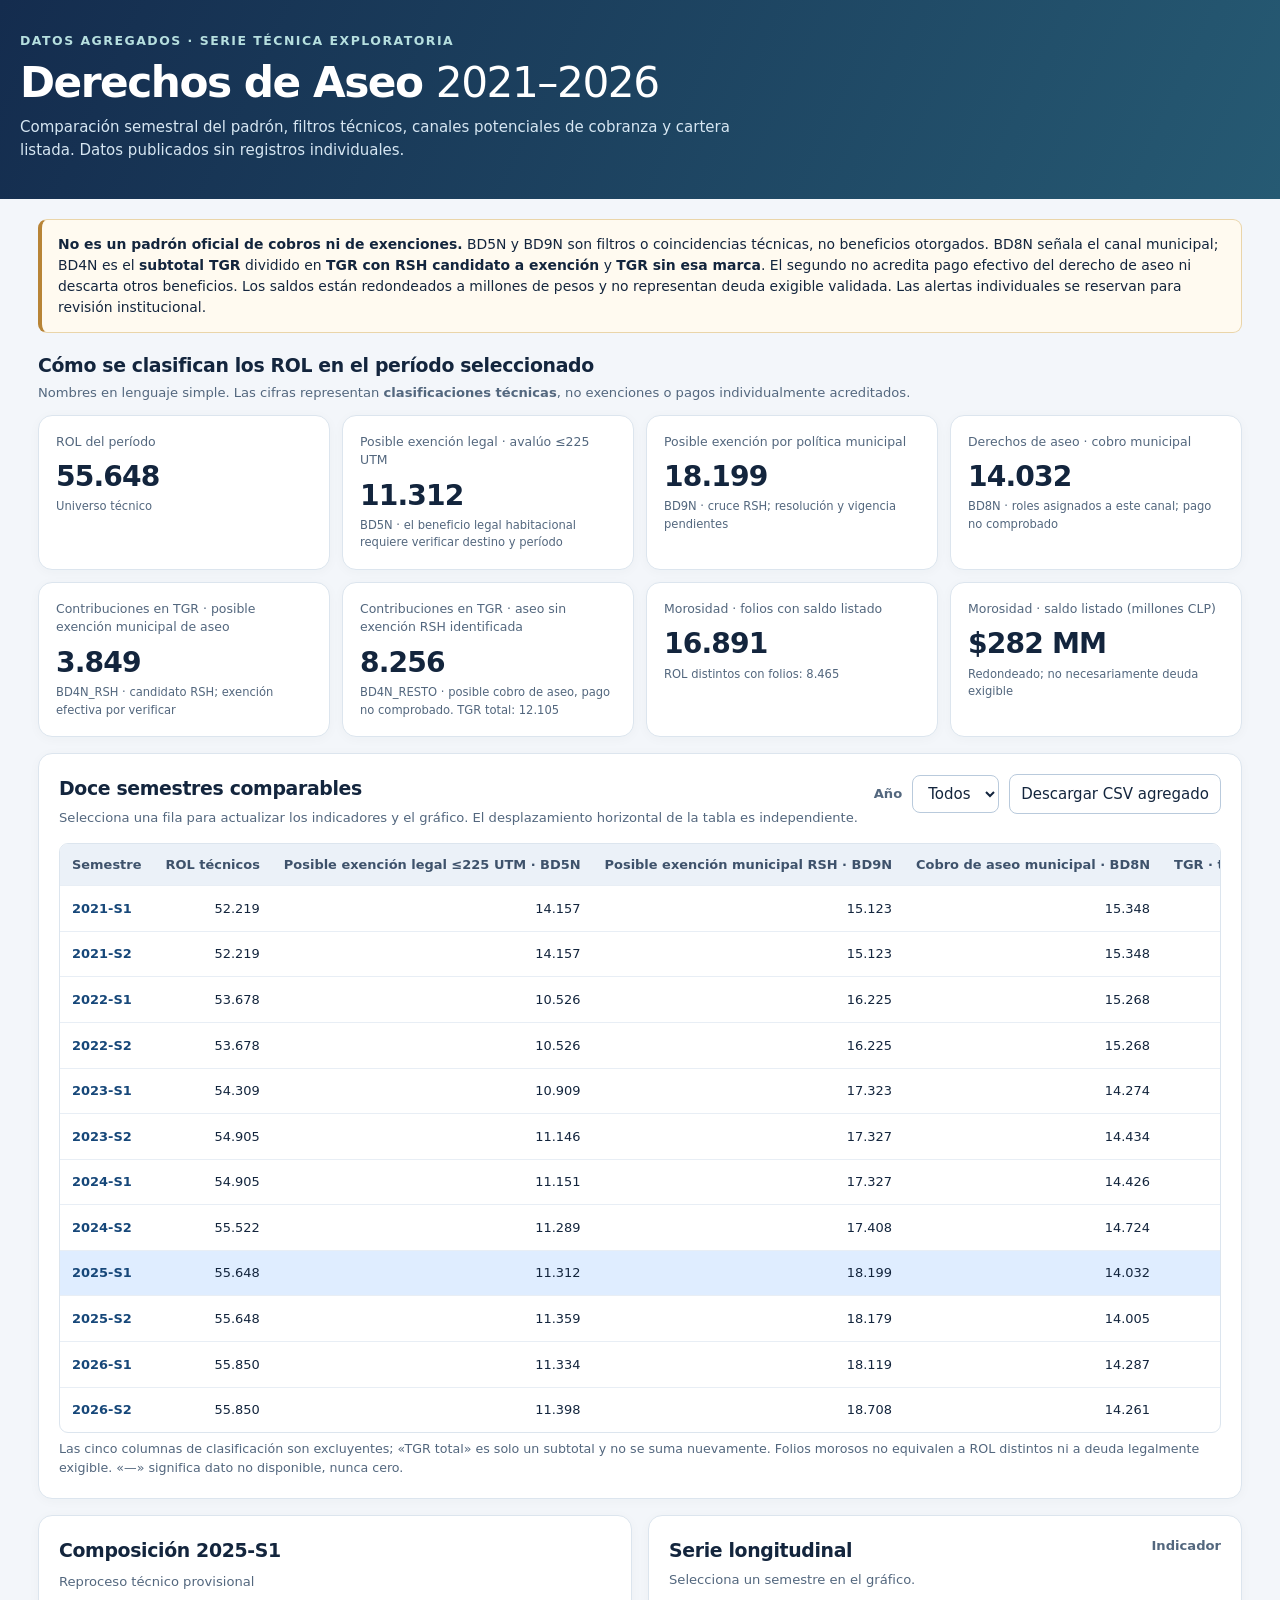
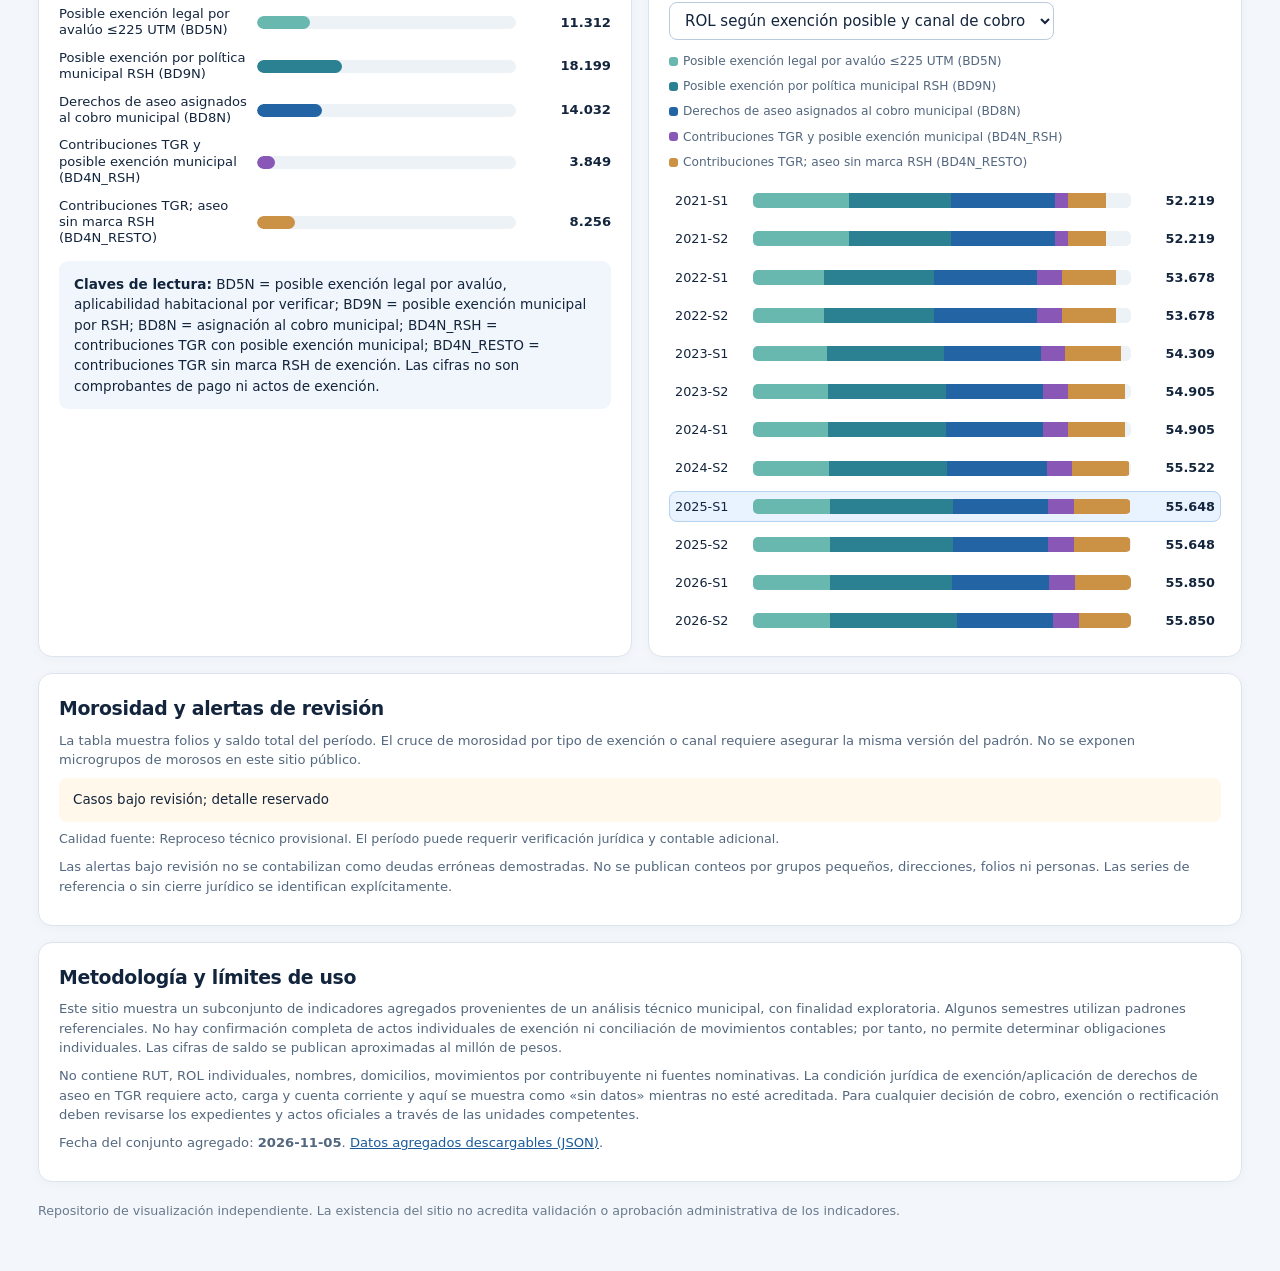
==== commit 45b5a2f4: "Dashboard: etiquetas intuitivas por criterio tributario y canal, sin afirmar pagos ni exenciones" ====
--- a/index.html
+++ b/index.html
@@ -14,10 +14,10 @@
 header p{max-width:760px;color:#d6e6f2;margin:0}.eyebrow{font-size:.78rem;letter-spacing:.12em;text-transform:uppercase;font-weight:700;color:#b6dfdf}
 main{padding-top:20px!important;padding-bottom:50px!important}.disclaimer{background:#fffaf0;border:1px solid #ead5a9;border-left:4px solid #b88436;border-radius:9px;padding:14px 16px;font-size:.87rem;margin-bottom:18px}
 .kpis{display:grid;grid-template-columns:repeat(4,minmax(0,1fr));gap:12px}.kpi,.panel{border:1px solid var(--line);background:var(--white);border-radius:14px;box-shadow:0 2px 12px #14304d08}.kpi{padding:17px;min-width:0}.kpi .label{font-size:.78rem;color:var(--muted)}.kpi strong{display:block;font-size:clamp(1.4rem,2.2vw,2rem);letter-spacing:-.03em;font-variant-numeric:tabular-nums;margin-top:5px}.kpi small{display:block;font-size:.72rem;color:var(--muted)}
-.panel{padding:20px;margin-top:16px;min-width:0}h2{font-size:1.18rem;letter-spacing:-.018em;margin:0 0 6px}h3{font-size:1rem;margin:15px 0 10px}p{margin:8px 0}.sub{font-size:.82rem;color:var(--muted)}.heading{display:flex;justify-content:space-between;align-items:flex-start;gap:12px;flex-wrap:wrap}.controls{display:flex;gap:10px;align-items:center;flex-wrap:wrap}
+.panel{padding:20px;margin-top:16px;min-width:0}h2{font-size:1.18rem;letter-spacing:-.018em;margin:0 0 6px}.sectionHead{margin:6px 0 4px}.sectionNote{margin:0 0 12px}h3{font-size:1rem;margin:15px 0 10px}p{margin:8px 0}.sub{font-size:.82rem;color:var(--muted)}.heading{display:flex;justify-content:space-between;align-items:flex-start;gap:12px;flex-wrap:wrap}.controls{display:flex;gap:10px;align-items:center;flex-wrap:wrap}
 label{font-size:.82rem;color:var(--muted);font-weight:600}select,button{border-radius:8px;border:1px solid #b9cadc;background:white;color:var(--ink);font:inherit;padding:8px 11px;max-width:100%}button{cursor:pointer}button:hover,select:focus,button:focus{outline:2px solid #a1c8ec;outline-offset:1px}
 .tablewrap{max-width:100%;overflow-x:auto;border:1px solid var(--line);border-radius:9px;margin:15px 0 7px}table{width:100%;min-width:1000px;border-collapse:collapse;font-size:.81rem;font-variant-numeric:tabular-nums}td,th{border-bottom:1px solid #e8eef5;padding:11px 12px;text-align:right;white-space:nowrap}th{text-transform:none;background:#ebf1f8;color:#3e526b;font-weight:650}th:first-child,td:first-child{text-align:left}tr:last-child td{border-bottom:0}tbody tr{cursor:pointer}tbody tr:hover,tbody tr:focus{background:#eef5ff}tbody tr.selected{background:#dfedff}td strong{color:#164779}.pill{font-size:.69rem;display:inline-block;background:#eef2f6;color:#4a6078;border-radius:99px;padding:3px 8px}
-.twocol{display:grid;grid-template-columns:minmax(0,1fr) minmax(0,1fr);gap:16px}.bars{display:grid;gap:11px;margin:14px 0}.bar{display:grid;grid-template-columns:minmax(0,188px) minmax(0,1fr) 85px;align-items:center;gap:10px;font-size:.82rem}.bar label{color:var(--ink);font-weight:500;overflow-wrap:anywhere}.track{height:13px;border-radius:99px;background:#edf2f6;overflow:hidden}.fill{height:100%;border-radius:99px}.num{text-align:right;font-weight:650;font-variant-numeric:tabular-nums}
+.twocol{display:grid;grid-template-columns:minmax(0,1fr) minmax(0,1fr);gap:16px}.bars{display:grid;gap:11px;margin:14px 0}.bar{display:grid;grid-template-columns:minmax(0,188px) minmax(0,1fr) 85px;align-items:center;gap:10px;font-size:.82rem}.bar label{color:var(--ink);font-weight:500;overflow-wrap:anywhere;line-height:1.25}.track{height:13px;border-radius:99px;background:#edf2f6;overflow:hidden}.fill{height:100%;border-radius:99px}.num{text-align:right;font-weight:650;font-variant-numeric:tabular-nums}
 #trend{display:grid;gap:7px;margin-top:14px}.trendRow{display:grid;grid-template-columns:70px minmax(0,1fr) 76px;align-items:center;gap:8px;font-size:.8rem;width:100%;background:transparent;border:1px solid transparent;padding:5px;text-align:left}.trendRow:hover,.trendRow.active{background:#e9f2ff;border-color:#b5d2ee}.trendTrack{display:flex;background:#edf2f6;border-radius:5px;height:15px;overflow:hidden}.trendSegment{height:100%;flex:none;min-width:0}.legend{display:flex;flex-wrap:wrap;gap:7px 13px;margin-top:12px;font-size:.76rem;color:var(--muted)}.legendItem{display:inline-flex;align-items:center;gap:5px}.legendDot{width:9px;height:9px;border-radius:3px;display:inline-block}.trendFill{height:100%;background:#2e719f;border-radius:5px}
 .info{background:#f1f6fc;border-radius:9px;padding:13px 15px;font-size:.85rem}.alert{background:#fff8eb;border-radius:8px;padding:12px 14px;font-size:.84rem}.details{color:var(--muted);font-size:.79rem}.foot{font-size:.79rem;color:#687a8e;margin-top:20px}a{color:#185a9a}
 @media(max-width:850px){.kpis{grid-template-columns:repeat(2,minmax(0,1fr))}.twocol{grid-template-columns:1fr}}@media(max-width:520px){.wrap{padding:0 11px}.panel{padding:14px}.kpi{padding:12px}.kpi strong{font-size:1.4rem}.bar{grid-template-columns:minmax(0,115px) minmax(0,1fr) 67px;gap:6px;font-size:.74rem}.controls{width:100%}.heading{display:block}.trendRow{grid-template-columns:60px minmax(0,1fr) 65px}.trendRow .num{font-size:.72rem}}
@@ -28,24 +28,28 @@
 <header><div class="wrap"><div class="eyebrow">Datos agregados · Serie técnica exploratoria</div><h1>Derechos de Aseo <span style="font-weight:400">2021–2026</span></h1><p>Comparación semestral del padrón, filtros técnicos, canales potenciales de cobranza y cartera listada. Datos publicados sin registros individuales.</p></div></header>
 <main class="wrap">
 <div class="disclaimer"><strong>No es un padrón oficial de cobros ni de exenciones.</strong> BD5N y BD9N son filtros o coincidencias técnicas, no beneficios otorgados. BD8N señala el canal municipal; BD4N es el <strong>subtotal TGR</strong> dividido en <strong>TGR con RSH candidato a exención</strong> y <strong>TGR sin esa marca</strong>. El segundo no acredita pago efectivo del derecho de aseo ni descarta otros beneficios. Los saldos están redondeados a millones de pesos y no representan deuda exigible validada. Las alertas individuales se reservan para revisión institucional.</div>
-<div class="kpis" aria-label="Indicadores período seleccionado">
+<h2 class="sectionHead">Cómo se clasifican los ROL en el período seleccionado</h2>
+<p class="sub sectionNote">Nombres en lenguaje simple. Las cifras representan <strong>clasificaciones técnicas</strong>, no exenciones o pagos individualmente acreditados.</p>
+<div class="kpis" aria-label="Indicadores de clasificación y morosidad del período seleccionado">
   <div class="kpi"><div class="label">ROL del período</div><strong id="k-total">—</strong><small>Universo técnico</small></div>
-  <div class="kpi"><div class="label">RSH candidato · BD9N</div><strong id="k-rsh">—</strong><small>No implica exención vigente</small></div>
-  <div class="kpi"><div class="label">TGR · RSH candidato a exención</div><strong id="k-tgr-rsh">—</strong><small>BD4N_RSH · sujeto a acto y carga</small></div>
-  <div class="kpi"><div class="label">TGR · sin marca RSH</div><strong id="k-tgr-rest">—</strong><small>BD4N_RESTO · pago por verificar · total TGR <span id="k-tgr-total">—</span></small></div>
-  <div class="kpi"><div class="label">Folios de cartera listada</div><strong id="k-folios">—</strong><small id="k-uniques">ROL únicos: no acreditados</small></div>
-  <div class="kpi"><div class="label">Saldo listado · millones CLP</div><strong id="k-saldo">—</strong><small>Redondeado; no deuda exigible</small></div>
+  <div class="kpi"><div class="label">Posible exención legal · avalúo ≤225 UTM</div><strong id="k-legal">—</strong><small>BD5N · el beneficio legal habitacional requiere verificar destino y período</small></div>
+  <div class="kpi"><div class="label">Posible exención por política municipal</div><strong id="k-rsh">—</strong><small>BD9N · cruce RSH; resolución y vigencia pendientes</small></div>
+  <div class="kpi"><div class="label">Derechos de aseo · cobro municipal</div><strong id="k-municipal">—</strong><small>BD8N · roles asignados a este canal; pago no comprobado</small></div>
+  <div class="kpi"><div class="label">Contribuciones en TGR · posible exención municipal de aseo</div><strong id="k-tgr-rsh">—</strong><small>BD4N_RSH · candidato RSH; exención efectiva por verificar</small></div>
+  <div class="kpi"><div class="label">Contribuciones en TGR · aseo sin exención RSH identificada</div><strong id="k-tgr-rest">—</strong><small>BD4N_RESTO · posible cobro de aseo, pago no comprobado. TGR total: <span id="k-tgr-total">—</span></small></div>
+  <div class="kpi"><div class="label">Morosidad · folios con saldo listado</div><strong id="k-folios">—</strong><small id="k-uniques">ROL distintos con folios: sin dato</small></div>
+  <div class="kpi"><div class="label">Morosidad · saldo listado (millones CLP)</div><strong id="k-saldo">—</strong><small>Redondeado; no necesariamente deuda exigible</small></div>
 </div>
 <section class="panel" aria-label="Tabla de semestres">
   <div class="heading"><div><h2>Doce semestres comparables</h2><div class="sub">Selecciona una fila para actualizar los indicadores y el gráfico. El desplazamiento horizontal de la tabla es independiente.</div></div><div class="controls"><label for="year">Año</label><select id="year"><option value="todos">Todos</option></select><button id="csv" type="button">Descargar CSV agregado</button></div></div>
-  <div class="tablewrap"><table><thead><tr><th>Semestre</th><th>ROL técnicos</th><th>BD5N · avalúo</th><th>BD9N · RSH</th><th>BD8N · municipal</th><th>BD4N · subtotal TGR</th><th>TGR · RSH candidato</th><th>TGR · resto sin RSH</th><th>Folios listados</th><th>ROL cartera únicos</th><th>Saldo MM CLP</th><th>Estado</th></tr></thead><tbody id="tableBody"></tbody></table></div>
-  <div class="details">ROL únicos en cartera solo cuando fueron deduplicados y verificados. «—» significa dato no disponible, nunca cero. Los saldos MM son aproximaciones redondeadas.</div>
+  <div class="tablewrap"><table><thead><tr><th>Semestre</th><th>ROL técnicos</th><th>Posible exención legal ≤225 UTM · BD5N</th><th>Posible exención municipal RSH · BD9N</th><th>Cobro de aseo municipal · BD8N</th><th>TGR · total canal BD4N</th><th>TGR + posible exención municipal · BD4N_RSH</th><th>TGR + aseo sin marca RSH · BD4N_RESTO</th><th>Morosidad · folios</th><th>Morosidad · ROL distintos</th><th>Morosidad · saldo MM CLP</th><th>Estado</th></tr></thead><tbody id="tableBody"></tbody></table></div>
+  <div class="details">Las cinco columnas de clasificación son excluyentes; «TGR total» es solo un subtotal y no se suma nuevamente. Folios morosos no equivalen a ROL distintos ni a deuda legalmente exigible. «—» significa dato no disponible, nunca cero.</div>
 </section>
 <section class="twocol">
-  <div class="panel"><h2 id="title-detail">Composición del período</h2><p class="sub" id="status-detail">Cinco segmentos técnicos excluyentes; BD4N es subtotal de los dos segmentos TGR y no se suma adicionalmente. Puede existir residuo de clasificación.</p><div id="bars" class="bars"></div><div class="info"><strong>Claves de lectura:</strong> BD5N = filtro avalúo; BD9N = candidato RSH; BD8N = potencial canal municipal; BD4N_RSH = TGR candidato a exención RSH; BD4N_RESTO = TGR sin esa marca. Ambos forman el subtotal BD4N. Ninguno prueba pago ni exención jurídicamente acreditada.</div></div>
-  <div class="panel"><div class="heading"><div><h2>Serie longitudinal</h2><div class="sub">Selecciona un semestre en el gráfico.</div></div><label for="metric">Indicador</label><select id="metric"><option value="composicion">Padrón · cinco segmentos</option><option value="tgr">TGR · candidato RSH / resto</option><option value="rol_total">ROL totales</option><option value="folios_listados">Folios listados</option><option value="saldo_listado_millones_clp">Saldo MM CLP</option></select></div><div id="legend" class="legend" aria-label="Leyenda del gráfico"></div><div id="trend" role="group" aria-label="Comparación 2021-2026"></div></div>
+  <div class="panel"><h2 id="title-detail">Clasificación de ROL por criterio de aseo y canal</h2><p class="sub" id="status-detail">Cinco segmentos técnicos excluyentes; BD4N es subtotal de los dos segmentos TGR y no se suma adicionalmente. Puede existir residuo de clasificación.</p><div id="bars" class="bars"></div><div class="info"><strong>Claves de lectura:</strong> BD5N = posible exención legal por avalúo, aplicabilidad habitacional por verificar; BD9N = posible exención municipal por RSH; BD8N = asignación al cobro municipal; BD4N_RSH = contribuciones TGR con posible exención municipal; BD4N_RESTO = contribuciones TGR sin marca RSH de exención. Las cifras no son comprobantes de pago ni actos de exención.</div></div>
+  <div class="panel"><div class="heading"><div><h2>Serie longitudinal</h2><div class="sub">Selecciona un semestre en el gráfico.</div></div><label for="metric">Indicador</label><select id="metric"><option value="composicion">ROL según exención posible y canal de cobro</option><option value="tgr">TGR: posible exención RSH / resto</option><option value="rol_total">ROL totales</option><option value="folios_listados">Folios listados</option><option value="saldo_listado_millones_clp">Saldo MM CLP</option></select></div><div id="legend" class="legend" aria-label="Leyenda del gráfico"></div><div id="trend" role="group" aria-label="Comparación 2021-2026"></div></div>
 </section>
-<section class="panel"><h2>Alertas y calidad del expediente</h2><p id="alert-detail" class="alert"></p><p id="quality-detail" class="details"></p><p class="sub">Las alertas bajo revisión no se contabilizan como deudas erróneas demostradas. No se publican conteos por grupos pequeños, direcciones, folios ni personas. Las series de referencia o sin cierre jurídico se identifican explícitamente.</p></section>
+<section class="panel"><h2>Morosidad y alertas de revisión</h2><p class="sub">La tabla muestra folios y saldo total del período. El cruce de morosidad por tipo de exención o canal requiere asegurar la misma versión del padrón. No se exponen microgrupos de morosos en este sitio público.</p><p id="alert-detail" class="alert"></p><p id="quality-detail" class="details"></p><p class="sub">Las alertas bajo revisión no se contabilizan como deudas erróneas demostradas. No se publican conteos por grupos pequeños, direcciones, folios ni personas. Las series de referencia o sin cierre jurídico se identifican explícitamente.</p></section>
 <section class="panel"><h2>Metodología y límites de uso</h2><p class="sub">Este sitio muestra un subconjunto de indicadores agregados provenientes de un análisis técnico municipal, con finalidad exploratoria. Algunos semestres utilizan padrones referenciales. No hay confirmación completa de actos individuales de exención ni conciliación de movimientos contables; por tanto, no permite determinar obligaciones individuales. Las cifras de saldo se publican aproximadas al millón de pesos.</p><p class="sub">No contiene RUT, ROL individuales, nombres, domicilios, movimientos por contribuyente ni fuentes nominativas. La condición jurídica de exención/aplicación de derechos de aseo en TGR requiere acto, carga y cuenta corriente y aquí se muestra como «sin datos» mientras no esté acreditada. Para cualquier decisión de cobro, exención o rectificación deben revisarse los expedientes y actos oficiales a través de las unidades competentes.</p><p class="sub">Fecha del conjunto agregado: <strong id="cutoff">—</strong>. <a href="data/periodos.json">Datos agregados descargables (JSON)</a>.</p></section>
 <div class="foot">Repositorio de visualización independiente. La existencia del sitio no acredita validación o aprobación administrativa de los indicadores.</div>
 </main>
@@ -57,7 +61,7 @@
 const money=n=>n==null?"—":new Intl.NumberFormat("es-CL").format(n);
 const $=id=>document.getElementById(id);
 const colors=["#69b8af","#2b8091","#2365a4","#8958b7","#cb9144"];
-const names=["BD5N · filtro avalúo","BD9N · RSH candidato","BD8N · municipal potencial","BD4N_RSH · TGR candidato a exención RSH","BD4N_RESTO · TGR sin marca RSH"];
+const names=["Posible exención legal por avalúo ≤225 UTM (BD5N)","Posible exención por política municipal RSH (BD9N)","Derechos de aseo asignados al cobro municipal (BD8N)","Contribuciones TGR y posible exención municipal (BD4N_RSH)","Contribuciones TGR; aseo sin marca RSH (BD4N_RESTO)"];
 let year="todos",selected="2025-S1";
 function escapeHtml(v){return String(v).replace(/[&<>"']/g,c=>({"&":"&amp;","<":"&lt;",">":"&gt;",'"':"&quot;","'":"&#39;"}[c]))}
 function rows(){return records.filter(r=>year==="todos"||r.periodo.slice(0,4)===year)}
@@ -77,7 +81,7 @@
 }).join("");
 document.querySelectorAll("#trend button").forEach(b=>b.onclick=()=>show(b.dataset.period))
 }
-function show(p){const r=records.find(r=>r.periodo===p);if(!r)return;selected=p;$("k-total").textContent=money(r.rol_total);$("k-rsh").textContent=money(r.grupos.rsh_candidato);$("k-tgr-rsh").textContent=money(r.grupos.tgr_rsh_candidato_exencion);$("k-tgr-rest").textContent=money(r.grupos.tgr_resto_sin_marca_rsh);$("k-tgr-total").textContent=money(r.tgr_subtotal.roles);$("k-folios").textContent=money(r.cartera.folios_listados);$("k-saldo").textContent="$"+money(r.cartera.saldo_listado_millones_clp)+" MM";$("k-uniques").textContent="ROL únicos cartera: "+money(r.cartera.rol_distintos_verificados);$("title-detail").textContent="Composición "+r.periodo;$("status-detail").textContent=r.calidad;let values=Object.values(r.grupos);$("bars").innerHTML=values.map((n,i)=>'<div class="bar"><label>'+names[i]+'</label><div class="track"><div class="fill" style="width:'+(n/r.rol_total*100).toFixed(3)+'%;background:'+colors[i]+'"></div></div><div class="num">'+money(n)+'</div></div>').join("");$("alert-detail").textContent=r.alertas;$("quality-detail").textContent="Calidad fuente: "+r.calidad+". El período puede requerir verificación jurídica y contable adicional.";renderTable();renderTrend();try{history.replaceState(null,"","#"+p)}catch(e){}}
+function show(p){const r=records.find(r=>r.periodo===p);if(!r)return;selected=p;$("k-total").textContent=money(r.rol_total);$("k-legal").textContent=money(r.grupos.filtro_avaluo_225utm);$("k-municipal").textContent=money(r.grupos.municipal_potencial);$("k-rsh").textContent=money(r.grupos.rsh_candidato);$("k-tgr-rsh").textContent=money(r.grupos.tgr_rsh_candidato_exencion);$("k-tgr-rest").textContent=money(r.grupos.tgr_resto_sin_marca_rsh);$("k-tgr-total").textContent=money(r.tgr_subtotal.roles);$("k-folios").textContent=money(r.cartera.folios_listados);$("k-saldo").textContent="$"+money(r.cartera.saldo_listado_millones_clp)+" MM";$("k-uniques").textContent="ROL distintos con folios: "+(r.cartera.rol_distintos_verificados==null?"sin datos":money(r.cartera.rol_distintos_verificados));$("title-detail").textContent="Composición "+r.periodo;$("status-detail").textContent=r.calidad;let values=Object.values(r.grupos);$("bars").innerHTML=values.map((n,i)=>'<div class="bar"><label>'+names[i]+'</label><div class="track"><div class="fill" style="width:'+(n/r.rol_total*100).toFixed(3)+'%;background:'+colors[i]+'"></div></div><div class="num">'+money(n)+'</div></div>').join("");$("alert-detail").textContent=r.alertas;$("quality-detail").textContent="Calidad fuente: "+r.calidad+". El período puede requerir verificación jurídica y contable adicional.";renderTable();renderTrend();try{history.replaceState(null,"","#"+p)}catch(e){}}
 function exportCSV(){
 const h=["periodo","rol_total","bd5n_filtro_avaluo","bd9n_rsh_candidato","bd8n_municipal_potencial","bd4n_tgr_subtotal","bd4n_rsh_candidato_exencion","bd4n_resto_sin_marca_rsh","folios_listados","rol_cartera_unicos_verificados","saldo_listado_mm_clp","calidad"];
 const vals=rows().map(r=>[r.periodo,r.rol_total,r.grupos.filtro_avaluo_225utm,r.grupos.rsh_candidato,r.grupos.municipal_potencial,r.tgr_subtotal.roles,r.grupos.tgr_rsh_candidato_exencion,r.grupos.tgr_resto_sin_marca_rsh,r.cartera.folios_listados,r.cartera.rol_distintos_verificados,r.cartera.saldo_listado_millones_clp,r.calidad]);
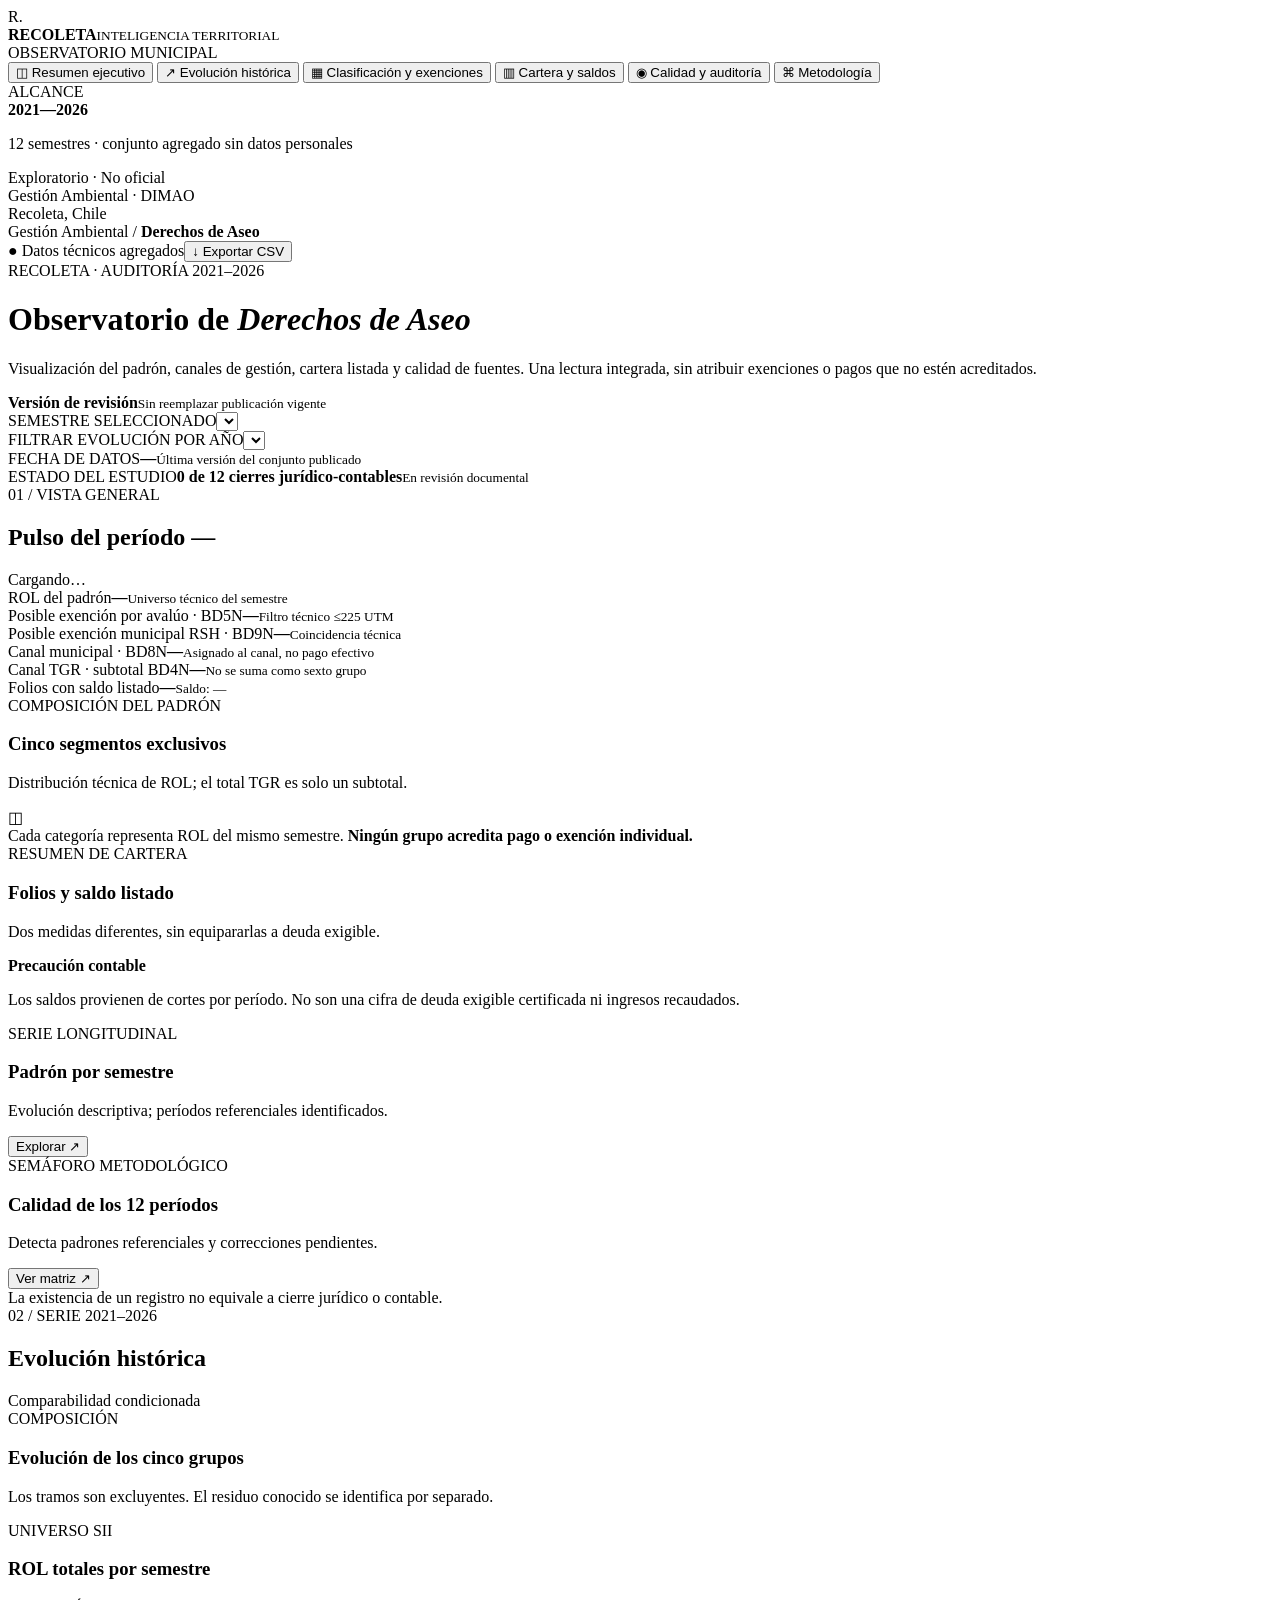
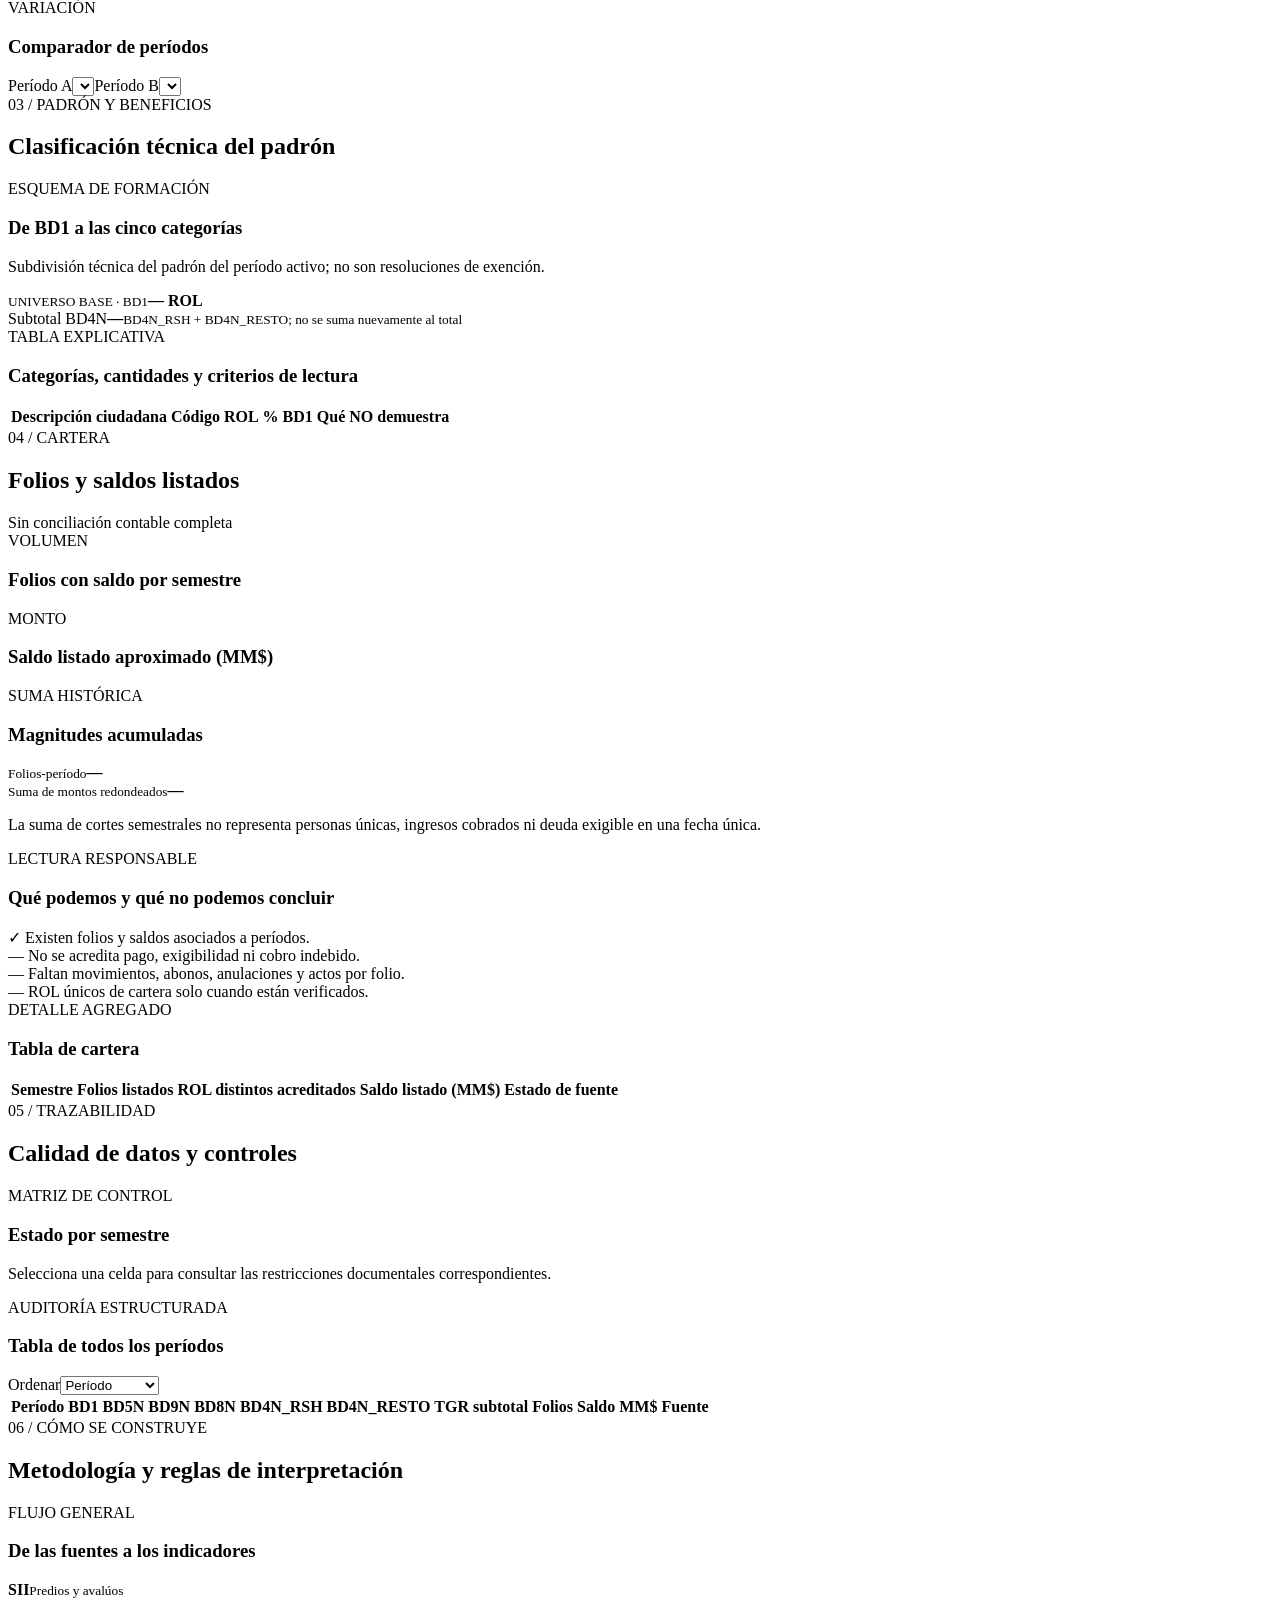
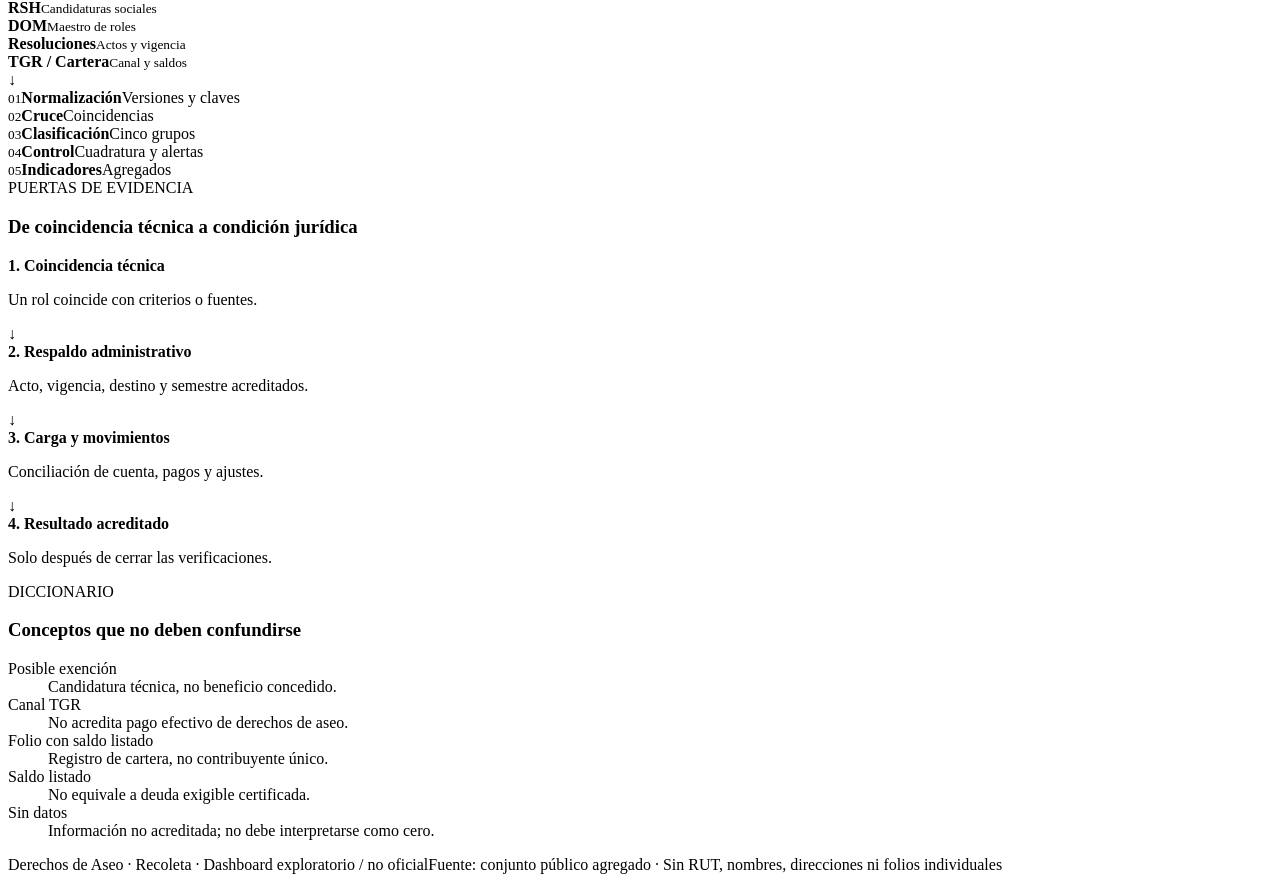
==== commit f14bed0b: "feat(dashboard): nueva portada BI con navegación modular" ====
--- a/index.html
+++ b/index.html
@@ -1,91 +1,48 @@
 <!doctype html>
 <html lang="es">
 <head>
-<meta charset="utf-8">
-<meta name="viewport" content="width=device-width,initial-scale=1">
-<meta name="description" content="Indicadores agregados de Derechos de Aseo de Recoleta 2021–2026, serie técnica preliminar.">
-<title>Derechos de Aseo · Recoleta | Dashboard de indicadores</title>
-<style>
-:root{--bg:#f3f6fa;--white:#fff;--ink:#13253d;--muted:#53677e;--line:#dce5ee;--blue:#1f5da5;--mint:#268a83;--teal:#69b8af;--gold:#cb9144;--deep:#132f50}
-*{box-sizing:border-box}html,body{margin:0;overflow-x:clip}body{background:var(--bg);color:var(--ink);font:15px/1.5 system-ui,-apple-system,"Segoe UI",sans-serif}
-header{background:linear-gradient(115deg,#142c4e,#265a73);color:white;padding:32px 20px 38px}
-.wrap{max-width:1240px;margin:auto;padding:0 18px}
-header .wrap{padding:0}header h1{font-size:clamp(1.7rem,3.3vw,2.75rem);line-height:1.12;letter-spacing:-.035em;margin:8px 0 10px}
-header p{max-width:760px;color:#d6e6f2;margin:0}.eyebrow{font-size:.78rem;letter-spacing:.12em;text-transform:uppercase;font-weight:700;color:#b6dfdf}
-main{padding-top:20px!important;padding-bottom:50px!important}.disclaimer{background:#fffaf0;border:1px solid #ead5a9;border-left:4px solid #b88436;border-radius:9px;padding:14px 16px;font-size:.87rem;margin-bottom:18px}
-.kpis{display:grid;grid-template-columns:repeat(4,minmax(0,1fr));gap:12px}.kpi,.panel{border:1px solid var(--line);background:var(--white);border-radius:14px;box-shadow:0 2px 12px #14304d08}.kpi{padding:17px;min-width:0}.kpi .label{font-size:.78rem;color:var(--muted)}.kpi strong{display:block;font-size:clamp(1.4rem,2.2vw,2rem);letter-spacing:-.03em;font-variant-numeric:tabular-nums;margin-top:5px}.kpi small{display:block;font-size:.72rem;color:var(--muted)}
-.panel{padding:20px;margin-top:16px;min-width:0}h2{font-size:1.18rem;letter-spacing:-.018em;margin:0 0 6px}.sectionHead{margin:6px 0 4px}.sectionNote{margin:0 0 12px}h3{font-size:1rem;margin:15px 0 10px}p{margin:8px 0}.sub{font-size:.82rem;color:var(--muted)}.heading{display:flex;justify-content:space-between;align-items:flex-start;gap:12px;flex-wrap:wrap}.controls{display:flex;gap:10px;align-items:center;flex-wrap:wrap}
-label{font-size:.82rem;color:var(--muted);font-weight:600}select,button{border-radius:8px;border:1px solid #b9cadc;background:white;color:var(--ink);font:inherit;padding:8px 11px;max-width:100%}button{cursor:pointer}button:hover,select:focus,button:focus{outline:2px solid #a1c8ec;outline-offset:1px}
-.tablewrap{max-width:100%;overflow-x:auto;border:1px solid var(--line);border-radius:9px;margin:15px 0 7px}table{width:100%;min-width:1000px;border-collapse:collapse;font-size:.81rem;font-variant-numeric:tabular-nums}td,th{border-bottom:1px solid #e8eef5;padding:11px 12px;text-align:right;white-space:nowrap}th{text-transform:none;background:#ebf1f8;color:#3e526b;font-weight:650}th:first-child,td:first-child{text-align:left}tr:last-child td{border-bottom:0}tbody tr{cursor:pointer}tbody tr:hover,tbody tr:focus{background:#eef5ff}tbody tr.selected{background:#dfedff}td strong{color:#164779}.pill{font-size:.69rem;display:inline-block;background:#eef2f6;color:#4a6078;border-radius:99px;padding:3px 8px}
-.twocol{display:grid;grid-template-columns:minmax(0,1fr) minmax(0,1fr);gap:16px}.bars{display:grid;gap:11px;margin:14px 0}.bar{display:grid;grid-template-columns:minmax(0,188px) minmax(0,1fr) 85px;align-items:center;gap:10px;font-size:.82rem}.bar label{color:var(--ink);font-weight:500;overflow-wrap:anywhere;line-height:1.25}.track{height:13px;border-radius:99px;background:#edf2f6;overflow:hidden}.fill{height:100%;border-radius:99px}.num{text-align:right;font-weight:650;font-variant-numeric:tabular-nums}
-#trend{display:grid;gap:7px;margin-top:14px}.trendRow{display:grid;grid-template-columns:70px minmax(0,1fr) 76px;align-items:center;gap:8px;font-size:.8rem;width:100%;background:transparent;border:1px solid transparent;padding:5px;text-align:left}.trendRow:hover,.trendRow.active{background:#e9f2ff;border-color:#b5d2ee}.trendTrack{display:flex;background:#edf2f6;border-radius:5px;height:15px;overflow:hidden}.trendSegment{height:100%;flex:none;min-width:0}.legend{display:flex;flex-wrap:wrap;gap:7px 13px;margin-top:12px;font-size:.76rem;color:var(--muted)}.legendItem{display:inline-flex;align-items:center;gap:5px}.legendDot{width:9px;height:9px;border-radius:3px;display:inline-block}.trendFill{height:100%;background:#2e719f;border-radius:5px}
-.info{background:#f1f6fc;border-radius:9px;padding:13px 15px;font-size:.85rem}.alert{background:#fff8eb;border-radius:8px;padding:12px 14px;font-size:.84rem}.details{color:var(--muted);font-size:.79rem}.foot{font-size:.79rem;color:#687a8e;margin-top:20px}a{color:#185a9a}
-@media(max-width:850px){.kpis{grid-template-columns:repeat(2,minmax(0,1fr))}.twocol{grid-template-columns:1fr}}@media(max-width:520px){.wrap{padding:0 11px}.panel{padding:14px}.kpi{padding:12px}.kpi strong{font-size:1.4rem}.bar{grid-template-columns:minmax(0,115px) minmax(0,1fr) 67px;gap:6px;font-size:.74rem}.controls{width:100%}.heading{display:block}.trendRow{grid-template-columns:60px minmax(0,1fr) 65px}.trendRow .num{font-size:.72rem}}
-@media print{header{color:var(--ink);background:white}.eyebrow,header p{color:var(--ink)}.controls{display:none}.panel,.kpi{box-shadow:none}.tablewrap{overflow:visible}table{min-width:0;font-size:.62rem}td,th{padding:4px}}
-</style>
+  <meta charset="utf-8"><meta name="viewport" content="width=device-width,initial-scale=1">
+  <meta name="theme-color" content="#12213c"><meta name="description" content="Observatorio exploratorio de derechos de aseo de Recoleta, 2021–2026. Indicadores agregados, gráficos, tablas y metodología.">
+  <title>Observatorio de Derechos de Aseo · Recoleta</title>
+  <link rel="stylesheet" href="assets/style.css">
+  <script src="assets/app.js" defer></script>
 </head>
 <body>
-<header><div class="wrap"><div class="eyebrow">Datos agregados · Serie técnica exploratoria</div><h1>Derechos de Aseo <span style="font-weight:400">2021–2026</span></h1><p>Comparación semestral del padrón, filtros técnicos, canales potenciales de cobranza y cartera listada. Datos publicados sin registros individuales.</p></div></header>
-<main class="wrap">
-<div class="disclaimer"><strong>No es un padrón oficial de cobros ni de exenciones.</strong> BD5N y BD9N son filtros o coincidencias técnicas, no beneficios otorgados. BD8N señala el canal municipal; BD4N es el <strong>subtotal TGR</strong> dividido en <strong>TGR con RSH candidato a exención</strong> y <strong>TGR sin esa marca</strong>. El segundo no acredita pago efectivo del derecho de aseo ni descarta otros beneficios. Los saldos están redondeados a millones de pesos y no representan deuda exigible validada. Las alertas individuales se reservan para revisión institucional.</div>
-<h2 class="sectionHead">Cómo se clasifican los ROL en el período seleccionado</h2>
-<p class="sub sectionNote">Nombres en lenguaje simple. Las cifras representan <strong>clasificaciones técnicas</strong>, no exenciones o pagos individualmente acreditados.</p>
-<div class="kpis" aria-label="Indicadores de clasificación y morosidad del período seleccionado">
-  <div class="kpi"><div class="label">ROL del período</div><strong id="k-total">—</strong><small>Universo técnico</small></div>
-  <div class="kpi"><div class="label">Posible exención legal · avalúo ≤225 UTM</div><strong id="k-legal">—</strong><small>BD5N · el beneficio legal habitacional requiere verificar destino y período</small></div>
-  <div class="kpi"><div class="label">Posible exención por política municipal</div><strong id="k-rsh">—</strong><small>BD9N · cruce RSH; resolución y vigencia pendientes</small></div>
-  <div class="kpi"><div class="label">Derechos de aseo · cobro municipal</div><strong id="k-municipal">—</strong><small>BD8N · roles asignados a este canal; pago no comprobado</small></div>
-  <div class="kpi"><div class="label">Contribuciones en TGR · posible exención municipal de aseo</div><strong id="k-tgr-rsh">—</strong><small>BD4N_RSH · candidato RSH; exención efectiva por verificar</small></div>
-  <div class="kpi"><div class="label">Contribuciones en TGR · aseo sin exención RSH identificada</div><strong id="k-tgr-rest">—</strong><small>BD4N_RESTO · posible cobro de aseo, pago no comprobado. TGR total: <span id="k-tgr-total">—</span></small></div>
-  <div class="kpi"><div class="label">Morosidad · folios con saldo listado</div><strong id="k-folios">—</strong><small id="k-uniques">ROL distintos con folios: sin dato</small></div>
-  <div class="kpi"><div class="label">Morosidad · saldo listado (millones CLP)</div><strong id="k-saldo">—</strong><small>Redondeado; no necesariamente deuda exigible</small></div>
+<div class="shell">
+  <aside class="sidebar" aria-label="Navegación principal">
+    <div class="brand"><div class="brandmark" aria-hidden="true">R<span>.</span></div><div><b>RECOLETA</b><small>INTELIGENCIA TERRITORIAL</small></div></div>
+    <div class="side-label">OBSERVATORIO MUNICIPAL</div>
+    <nav id="sideNav" class="sidenav" aria-label="Secciones del observatorio">
+      <button class="nav active" data-view="resumen" aria-current="page"><span class="navico">◫</span> Resumen ejecutivo</button>
+      <button class="nav" data-view="evolucion"><span class="navico">↗</span> Evolución histórica</button>
+      <button class="nav" data-view="clasificacion"><span class="navico">▦</span> Clasificación y exenciones</button>
+      <button class="nav" data-view="cartera"><span class="navico">▥</span> Cartera y saldos</button>
+      <button class="nav" data-view="calidad"><span class="navico">◉</span> Calidad y auditoría</button>
+      <button class="nav" data-view="metodologia"><span class="navico">⌘</span> Metodología</button>
+    </nav>
+    <div class="side-note"><div class="side-note-label">ALCANCE</div><b>2021—2026</b><p>12 semestres · conjunto agregado sin datos personales</p><span class="side-dot"></span> Exploratorio · No oficial</div>
+    <div class="side-foot">Gestión Ambiental · DIMAO<br>Recoleta, Chile</div>
+  </aside>
+  <div class="workspace">
+    <header class="topbar"><div class="crumb">Gestión Ambiental <span>/</span> <strong>Derechos de Aseo</strong></div><div class="top-actions"><span class="top-pill">● Datos técnicos agregados</span><button class="btn btn-ghost" id="downloadCsv" type="button">↓ Exportar CSV</button></div></header>
+    <main id="main">
+      <div class="page-head"><div><div class="eyebrow">RECOLETA · AUDITORÍA 2021–2026</div><h1>Observatorio de <em>Derechos de Aseo</em></h1><p>Visualización del padrón, canales de gestión, cartera listada y calidad de fuentes. Una lectura integrada, sin atribuir exenciones o pagos que no estén acreditados.</p></div><div class="head-stamp"><span class="stamp-dot"></span><div><b>Versión de revisión</b><small>Sin reemplazar publicación vigente</small></div></div></div>
+      <div class="controls" aria-label="Filtros globales"><div class="control"><label for="period">SEMESTRE SELECCIONADO</label><select id="period"></select></div><div class="control"><label for="year">FILTRAR EVOLUCIÓN POR AÑO</label><select id="year"></select></div><div class="control control-status"><span>FECHA DE DATOS</span><b id="dataDate">—</b><small>Última versión del conjunto publicado</small></div><div class="control control-status"><span>ESTADO DEL ESTUDIO</span><b>0 de 12 cierres jurídico-contables</b><small>En revisión documental</small></div></div>
+      <div id="loadError" role="alert" hidden></div>
+      <section id="view-resumen" class="view active" aria-labelledby="title-resumen"><div class="section-title"><div><div class="eyebrow ink">01 / VISTA GENERAL</div><h2 id="title-resumen">Pulso del período <span id="periodName">—</span></h2></div><span id="statusPill" class="status-pill">Cargando…</span></div>
+        <div class="kpis"><article class="kpi kpi-primary"><span>ROL del padrón</span><strong id="kRol">—</strong><small>Universo técnico del semestre</small><div class="kpi-accent"></div></article><article class="kpi"><span>Posible exención por avalúo · BD5N</span><strong id="k225">—</strong><small id="s225">Filtro técnico ≤225 UTM</small></article><article class="kpi"><span>Posible exención municipal RSH · BD9N</span><strong id="kRsh">—</strong><small id="sRsh">Coincidencia técnica</small></article><article class="kpi"><span>Canal municipal · BD8N</span><strong id="kMunicipal">—</strong><small>Asignado al canal, no pago efectivo</small></article><article class="kpi"><span>Canal TGR · subtotal BD4N</span><strong id="kTgr">—</strong><small>No se suma como sexto grupo</small></article><article class="kpi"><span>Folios con saldo listado</span><strong id="kFolios">—</strong><small id="kSaldo">Saldo: —</small></article></div>
+        <div class="cards two-col"><article class="panel large"><div class="panel-header"><div><span class="mini-label">COMPOSICIÓN DEL PADRÓN</span><h3>Cinco segmentos exclusivos</h3><p>Distribución técnica de ROL; el total TGR es solo un subtotal.</p></div><span class="panel-icon">◫</span></div><div id="overviewStack" class="stack-large" role="img" aria-label="Barra de composición por cinco grupos"></div><div id="overviewLegend" class="legend-grid"></div><div class="panel-footer">Cada categoría representa ROL del mismo semestre. <b>Ningún grupo acredita pago o exención individual.</b></div></article>
+        <article class="panel"><div class="panel-header"><div><span class="mini-label">RESUMEN DE CARTERA</span><h3>Folios y saldo listado</h3><p>Dos medidas diferentes, sin equipararlas a deuda exigible.</p></div></div><div id="overviewCartera" class="dual-stats"></div><div class="hint"><b>Precaución contable</b><p>Los saldos provienen de cortes por período. No son una cifra de deuda exigible certificada ni ingresos recaudados.</p></div></article></div>
+        <div class="cards two-col"><article class="panel"><div class="panel-header"><div><span class="mini-label">SERIE LONGITUDINAL</span><h3>Padrón por semestre</h3><p>Evolución descriptiva; períodos referenciales identificados.</p></div><button class="text-link" data-go="evolucion">Explorar ↗</button></div><div id="overviewLine" class="chart-area" role="img" aria-label="Gráfico de evolución del padrón"></div></article><article class="panel"><div class="panel-header"><div><span class="mini-label">SEMÁFORO METODOLÓGICO</span><h3>Calidad de los 12 períodos</h3><p>Detecta padrones referenciales y correcciones pendientes.</p></div><button class="text-link" data-go="calidad">Ver matriz ↗</button></div><div id="overviewQuality" class="quality-overview"></div><div class="panel-footer">La existencia de un registro no equivale a cierre jurídico o contable.</div></article></div>
+      </section>
+      <section id="view-evolucion" class="view" aria-labelledby="title-evolucion"><div class="section-title"><div><div class="eyebrow ink">02 / SERIE 2021–2026</div><h2 id="title-evolucion">Evolución histórica</h2></div><span class="status-pill neutral">Comparabilidad condicionada</span></div><div class="cards"><article class="panel"><div class="panel-header"><div><span class="mini-label">COMPOSICIÓN</span><h3>Evolución de los cinco grupos</h3><p>Los tramos son excluyentes. El residuo conocido se identifica por separado.</p></div></div><div id="historicalStacks" class="historical-stack-area"></div><div id="historicLegend" class="legend-grid compact"></div></article></div><div class="cards two-col"><article class="panel"><div class="panel-header"><div><span class="mini-label">UNIVERSO SII</span><h3>ROL totales por semestre</h3></div></div><div id="historicalLine" class="chart-area"></div></article><article class="panel"><div class="panel-header"><div><span class="mini-label">VARIACIÓN</span><h3>Comparador de períodos</h3></div></div><div class="compare-controls"><label>Período A<select id="compareA"></select></label><label>Período B<select id="compareB"></select></label></div><div id="compareOutput"></div></article></div></section>
+      <section id="view-clasificacion" class="view" aria-labelledby="title-clasificacion"><div class="section-title"><div><div class="eyebrow ink">03 / PADRÓN Y BENEFICIOS</div><h2 id="title-clasificacion">Clasificación técnica del padrón</h2></div></div><div class="cards"><article class="panel"><div class="panel-header"><div><span class="mini-label">ESQUEMA DE FORMACIÓN</span><h3>De BD1 a las cinco categorías</h3><p>Subdivisión técnica del padrón del período activo; no son resoluciones de exención.</p></div></div><div class="flowtop"><div class="rootbox"><small>UNIVERSO BASE · BD1</small><b id="flowRoot">— ROL</b></div><div class="connector-down"></div></div><div id="flowGroups" class="flowgrid"></div><div class="flow-sub"><span>Subtotal BD4N</span><strong id="flowTgr">—</strong><small>BD4N_RSH + BD4N_RESTO; no se suma nuevamente al total</small></div></article></div><div class="cards"><article class="panel"><div class="panel-header"><div><span class="mini-label">TABLA EXPLICATIVA</span><h3>Categorías, cantidades y criterios de lectura</h3></div></div><div class="table-scroll"><table><thead><tr><th>Descripción ciudadana</th><th>Código</th><th>ROL</th><th>% BD1</th><th>Qué NO demuestra</th></tr></thead><tbody id="groupTable"></tbody></table></div></article></div></section>
+      <section id="view-cartera" class="view" aria-labelledby="title-cartera"><div class="section-title"><div><div class="eyebrow ink">04 / CARTERA</div><h2 id="title-cartera">Folios y saldos listados</h2></div><span class="status-pill warning">Sin conciliación contable completa</span></div><div class="cards two-col"><article class="panel"><div class="panel-header"><div><span class="mini-label">VOLUMEN</span><h3>Folios con saldo por semestre</h3></div></div><div id="folioBars" class="chart-area"></div></article><article class="panel"><div class="panel-header"><div><span class="mini-label">MONTO</span><h3>Saldo listado aproximado (MM$)</h3></div></div><div id="saldoBars" class="chart-area"></div></article></div><div class="cards two-col"><article class="panel"><div class="panel-header"><div><span class="mini-label">SUMA HISTÓRICA</span><h3>Magnitudes acumuladas</h3></div></div><div class="total-row"><div><small>Folios-período</small><strong id="totalFolios">—</strong></div><div><small>Suma de montos redondeados</small><strong id="totalSaldos">—</strong></div></div><p class="footnote">La suma de cortes semestrales no representa personas únicas, ingresos cobrados ni deuda exigible en una fecha única.</p></article><article class="panel"><div class="panel-header"><div><span class="mini-label">LECTURA RESPONSABLE</span><h3>Qué podemos y qué no podemos concluir</h3></div></div><div class="okline">✓ Existen folios y saldos asociados a períodos.</div><div class="noline">— No se acredita pago, exigibilidad ni cobro indebido.</div><div class="noline">— Faltan movimientos, abonos, anulaciones y actos por folio.</div><div class="noline">— ROL únicos de cartera solo cuando están verificados.</div></article></div><div class="cards"><article class="panel"><div class="panel-header"><div><span class="mini-label">DETALLE AGREGADO</span><h3>Tabla de cartera</h3></div></div><div class="table-scroll"><table><thead><tr><th>Semestre</th><th>Folios listados</th><th>ROL distintos acreditados</th><th>Saldo listado (MM$)</th><th>Estado de fuente</th></tr></thead><tbody id="carteraTable"></tbody></table></div></article></div></section>
+      <section id="view-calidad" class="view" aria-labelledby="title-calidad"><div class="section-title"><div><div class="eyebrow ink">05 / TRAZABILIDAD</div><h2 id="title-calidad">Calidad de datos y controles</h2></div></div><div class="cards"><article class="panel"><div class="panel-header"><div><span class="mini-label">MATRIZ DE CONTROL</span><h3>Estado por semestre</h3><p>Selecciona una celda para consultar las restricciones documentales correspondientes.</p></div></div><div id="qualityMatrix" class="quality-matrix"></div><div id="qualityDetail" class="quality-detail"></div></article></div><div class="cards"><article class="panel"><div class="panel-header"><div><span class="mini-label">AUDITORÍA ESTRUCTURADA</span><h3>Tabla de todos los períodos</h3></div><div class="table-tools"><label for="sortBy">Ordenar</label><select id="sortBy"><option value="periodo">Período</option><option value="rol">ROL totales</option><option value="folios">Folios</option><option value="saldo">Saldo listado</option></select></div></div><div class="table-scroll"><table><thead><tr><th>Período</th><th>BD1</th><th>BD5N</th><th>BD9N</th><th>BD8N</th><th>BD4N_RSH</th><th>BD4N_RESTO</th><th>TGR subtotal</th><th>Folios</th><th>Saldo MM$</th><th>Fuente</th></tr></thead><tbody id="fullTable"></tbody></table></div></article></div></section>
+      <section id="view-metodologia" class="view" aria-labelledby="title-metodologia"><div class="section-title"><div><div class="eyebrow ink">06 / CÓMO SE CONSTRUYE</div><h2 id="title-metodologia">Metodología y reglas de interpretación</h2></div></div><div class="cards"><article class="panel"><div class="panel-header"><div><span class="mini-label">FLUJO GENERAL</span><h3>De las fuentes a los indicadores</h3></div></div><div class="source-grid"><div><b>SII</b><small>Predios y avalúos</small></div><div><b>RSH</b><small>Candidaturas sociales</small></div><div><b>DOM</b><small>Maestro de roles</small></div><div><b>Resoluciones</b><small>Actos y vigencia</small></div><div><b>TGR / Cartera</b><small>Canal y saldos</small></div></div><div class="method-arrow">↓</div><div class="method-steps"><div><small>01</small><b>Normalización</b><span>Versiones y claves</span></div><div><small>02</small><b>Cruce</b><span>Coincidencias</span></div><div><small>03</small><b>Clasificación</b><span>Cinco grupos</span></div><div><small>04</small><b>Control</b><span>Cuadratura y alertas</span></div><div><small>05</small><b>Indicadores</b><span>Agregados</span></div></div></article></div><div class="cards two-col"><article class="panel"><div class="panel-header"><div><span class="mini-label">PUERTAS DE EVIDENCIA</span><h3>De coincidencia técnica a condición jurídica</h3></div></div><div class="gate-flow"><div><b>1. Coincidencia técnica</b><p>Un rol coincide con criterios o fuentes.</p></div><span>↓</span><div><b>2. Respaldo administrativo</b><p>Acto, vigencia, destino y semestre acreditados.</p></div><span>↓</span><div><b>3. Carga y movimientos</b><p>Conciliación de cuenta, pagos y ajustes.</p></div><span>↓</span><div class="last"><b>4. Resultado acreditado</b><p>Solo después de cerrar las verificaciones.</p></div></div></article><article class="panel"><div class="panel-header"><div><span class="mini-label">DICCIONARIO</span><h3>Conceptos que no deben confundirse</h3></div></div><dl class="dictionary"><dt>Posible exención</dt><dd>Candidatura técnica, no beneficio concedido.</dd><dt>Canal TGR</dt><dd>No acredita pago efectivo de derechos de aseo.</dd><dt>Folio con saldo listado</dt><dd>Registro de cartera, no contribuyente único.</dd><dt>Saldo listado</dt><dd>No equivale a deuda exigible certificada.</dd><dt>Sin datos</dt><dd>Información no acreditada; no debe interpretarse como cero.</dd></dl></article></div></section>
+      <footer class="footer"><span>Derechos de Aseo · Recoleta · Dashboard exploratorio / no oficial</span><span>Fuente: conjunto público agregado · Sin RUT, nombres, direcciones ni folios individuales</span></footer>
+    </main>
+  </div>
 </div>
-<section class="panel" aria-label="Tabla de semestres">
-  <div class="heading"><div><h2>Doce semestres comparables</h2><div class="sub">Selecciona una fila para actualizar los indicadores y el gráfico. El desplazamiento horizontal de la tabla es independiente.</div></div><div class="controls"><label for="year">Año</label><select id="year"><option value="todos">Todos</option></select><button id="csv" type="button">Descargar CSV agregado</button></div></div>
-  <div class="tablewrap"><table><thead><tr><th>Semestre</th><th>ROL técnicos</th><th>Posible exención legal ≤225 UTM · BD5N</th><th>Posible exención municipal RSH · BD9N</th><th>Cobro de aseo municipal · BD8N</th><th>TGR · total canal BD4N</th><th>TGR + posible exención municipal · BD4N_RSH</th><th>TGR + aseo sin marca RSH · BD4N_RESTO</th><th>Morosidad · folios</th><th>Morosidad · ROL distintos</th><th>Morosidad · saldo MM CLP</th><th>Estado</th></tr></thead><tbody id="tableBody"></tbody></table></div>
-  <div class="details">Las cinco columnas de clasificación son excluyentes; «TGR total» es solo un subtotal y no se suma nuevamente. Folios morosos no equivalen a ROL distintos ni a deuda legalmente exigible. «—» significa dato no disponible, nunca cero.</div>
-</section>
-<section class="twocol">
-  <div class="panel"><h2 id="title-detail">Clasificación de ROL por criterio de aseo y canal</h2><p class="sub" id="status-detail">Cinco segmentos técnicos excluyentes; BD4N es subtotal de los dos segmentos TGR y no se suma adicionalmente. Puede existir residuo de clasificación.</p><div id="bars" class="bars"></div><div class="info"><strong>Claves de lectura:</strong> BD5N = posible exención legal por avalúo, aplicabilidad habitacional por verificar; BD9N = posible exención municipal por RSH; BD8N = asignación al cobro municipal; BD4N_RSH = contribuciones TGR con posible exención municipal; BD4N_RESTO = contribuciones TGR sin marca RSH de exención. Las cifras no son comprobantes de pago ni actos de exención.</div></div>
-  <div class="panel"><div class="heading"><div><h2>Serie longitudinal</h2><div class="sub">Selecciona un semestre en el gráfico.</div></div><label for="metric">Indicador</label><select id="metric"><option value="composicion">ROL según exención posible y canal de cobro</option><option value="tgr">TGR: posible exención RSH / resto</option><option value="rol_total">ROL totales</option><option value="folios_listados">Folios listados</option><option value="saldo_listado_millones_clp">Saldo MM CLP</option></select></div><div id="legend" class="legend" aria-label="Leyenda del gráfico"></div><div id="trend" role="group" aria-label="Comparación 2021-2026"></div></div>
-</section>
-<section class="panel"><h2>Morosidad y alertas de revisión</h2><p class="sub">La tabla muestra folios y saldo total del período. El cruce de morosidad por tipo de exención o canal requiere asegurar la misma versión del padrón. No se exponen microgrupos de morosos en este sitio público.</p><p id="alert-detail" class="alert"></p><p id="quality-detail" class="details"></p><p class="sub">Las alertas bajo revisión no se contabilizan como deudas erróneas demostradas. No se publican conteos por grupos pequeños, direcciones, folios ni personas. Las series de referencia o sin cierre jurídico se identifican explícitamente.</p></section>
-<section class="panel"><h2>Metodología y límites de uso</h2><p class="sub">Este sitio muestra un subconjunto de indicadores agregados provenientes de un análisis técnico municipal, con finalidad exploratoria. Algunos semestres utilizan padrones referenciales. No hay confirmación completa de actos individuales de exención ni conciliación de movimientos contables; por tanto, no permite determinar obligaciones individuales. Las cifras de saldo se publican aproximadas al millón de pesos.</p><p class="sub">No contiene RUT, ROL individuales, nombres, domicilios, movimientos por contribuyente ni fuentes nominativas. La condición jurídica de exención/aplicación de derechos de aseo en TGR requiere acto, carga y cuenta corriente y aquí se muestra como «sin datos» mientras no esté acreditada. Para cualquier decisión de cobro, exención o rectificación deben revisarse los expedientes y actos oficiales a través de las unidades competentes.</p><p class="sub">Fecha del conjunto agregado: <strong id="cutoff">—</strong>. <a href="data/periodos.json">Datos agregados descargables (JSON)</a>.</p></section>
-<div class="foot">Repositorio de visualización independiente. La existencia del sitio no acredita validación o aprobación administrativa de los indicadores.</div>
-</main>
-<script type="application/json" id="publicData">{"esquema":"dashboard_publico_agregado_v2_canal_tgr_separado","fecha_corte":"2026-11-05","naturaleza":"Serie técnica exploratoria; no declaración oficial ni estados de deuda exigible","alcance":"Cinco grupos excluyentes (BD5N, BD9N, BD8N, BD4N_RSH y BD4N_RESTO), con BD4N como subtotal no aditivo. Saldos redondeados MM CLP; sin identidades ni alertas nominativas.","leyenda":{"filtro_avaluo_225utm":"Filtro técnico de avalúo: no equivale a exención formal","rsh_candidato":"Coincidencia RSH candidata: no equivale a exención aprobada","municipal_potencial":"Grupo potencial de cobro municipal: no prueba pago","canal_tgr":"Canal TGR/contribuciones: no prueba pago","tgr_rsh_candidato_exencion":"ROL del canal TGR con marca técnica RSH para eventual exención. No equivale a exención legalmente aprobada ni comprobante de carga TGR.","tgr_resto_sin_marca_rsh":"ROL del canal TGR sin marca RSH de esta clasificación. No acredita pago de derechos de aseo ni descarta otros beneficios.","tgr_subtotal":"BD4N = suma TGR RSH candidato + TGR resto; subtotal no se cuenta otra vez.","separacion":"Canal de recaudación TGR y derecho de aseo pagado/exento son dimensiones distintas; pagos y exenciones jurídicamente acreditados no disponibles sin actos, cargas y cuenta corriente."},"periodos":[{"periodo":"2021-S1","rol_total":52219,"grupos":{"filtro_avaluo_225utm":14157,"rsh_candidato":15123,"municipal_potencial":15348,"tgr_rsh_candidato_exencion":1973,"tgr_resto_sin_marca_rsh":5617},"cartera":{"folios_listados":13145,"rol_distintos_verificados":null,"saldo_listado_millones_clp":151},"alertas":"Sin clasificación semestral publicable","calidad":"Diferencia técnica pendiente","calidad_codigo":"EXCEPCION_CUADRATURA","tgr_subtotal":{"roles":7590,"pago_derechos_aseo_acreditado":null,"exencion_juridica_acreditada":null}},{"periodo":"2021-S2","rol_total":52219,"grupos":{"filtro_avaluo_225utm":14157,"rsh_candidato":15123,"municipal_potencial":15348,"tgr_rsh_candidato_exencion":1973,"tgr_resto_sin_marca_rsh":5617},"cartera":{"folios_listados":13272,"rol_distintos_verificados":null,"saldo_listado_millones_clp":152},"alertas":"Sin clasificación semestral publicable","calidad":"Padrón de referencia","calidad_codigo":"PADRON_REFERENCIAL_OTRO_SEMESTRE","tgr_subtotal":{"roles":7590,"pago_derechos_aseo_acreditado":null,"exencion_juridica_acreditada":null}},{"periodo":"2022-S1","rol_total":53678,"grupos":{"filtro_avaluo_225utm":10526,"rsh_candidato":16225,"municipal_potencial":15268,"tgr_rsh_candidato_exencion":3572,"tgr_resto_sin_marca_rsh":8087},"cartera":{"folios_listados":21135,"rol_distintos_verificados":null,"saldo_listado_millones_clp":259},"alertas":"Sin clasificación semestral publicable","calidad":"Serie histórica sin cierre legal","calidad_codigo":"HISTORICO_REPRODUCIDO_NO_APROBADO","tgr_subtotal":{"roles":11659,"pago_derechos_aseo_acreditado":null,"exencion_juridica_acreditada":null}},{"periodo":"2022-S2","rol_total":53678,"grupos":{"filtro_avaluo_225utm":10526,"rsh_candidato":16225,"municipal_potencial":15268,"tgr_rsh_candidato_exencion":3572,"tgr_resto_sin_marca_rsh":8087},"cartera":{"folios_listados":18480,"rol_distintos_verificados":null,"saldo_listado_millones_clp":242},"alertas":"Sin clasificación semestral publicable","calidad":"Padrón de referencia","calidad_codigo":"PADRON_REFERENCIAL_OTRO_SEMESTRE","tgr_subtotal":{"roles":11659,"pago_derechos_aseo_acreditado":null,"exencion_juridica_acreditada":null}},{"periodo":"2023-S1","rol_total":54309,"grupos":{"filtro_avaluo_225utm":10909,"rsh_candidato":17323,"municipal_potencial":14274,"tgr_rsh_candidato_exencion":3649,"tgr_resto_sin_marca_rsh":8154},"cartera":{"folios_listados":12938,"rol_distintos_verificados":null,"saldo_listado_millones_clp":180},"alertas":"Sin clasificación semestral publicable","calidad":"Serie histórica sin cierre legal","calidad_codigo":"HISTORICO_REPRODUCIDO_NO_APROBADO","tgr_subtotal":{"roles":11803,"pago_derechos_aseo_acreditado":null,"exencion_juridica_acreditada":null}},{"periodo":"2023-S2","rol_total":54905,"grupos":{"filtro_avaluo_225utm":11146,"rsh_candidato":17327,"municipal_potencial":14434,"tgr_rsh_candidato_exencion":3654,"tgr_resto_sin_marca_rsh":8344},"cartera":{"folios_listados":13055,"rol_distintos_verificados":null,"saldo_listado_millones_clp":181},"alertas":"Sin clasificación semestral publicable","calidad":"Serie histórica sin cierre legal","calidad_codigo":"HISTORICO_REPRODUCIDO_NO_APROBADO","tgr_subtotal":{"roles":11998,"pago_derechos_aseo_acreditado":null,"exencion_juridica_acreditada":null}},{"periodo":"2024-S1","rol_total":54905,"grupos":{"filtro_avaluo_225utm":11151,"rsh_candidato":17327,"municipal_potencial":14426,"tgr_rsh_candidato_exencion":3649,"tgr_resto_sin_marca_rsh":8352},"cartera":{"folios_listados":13743,"rol_distintos_verificados":null,"saldo_listado_millones_clp":220},"alertas":"Sin clasificación semestral publicable","calidad":"Serie histórica sin cierre legal","calidad_codigo":"HISTORICO_REPRODUCIDO_NO_APROBADO","tgr_subtotal":{"roles":12001,"pago_derechos_aseo_acreditado":null,"exencion_juridica_acreditada":null}},{"periodo":"2024-S2","rol_total":55522,"grupos":{"filtro_avaluo_225utm":11289,"rsh_candidato":17408,"municipal_potencial":14724,"tgr_rsh_candidato_exencion":3657,"tgr_resto_sin_marca_rsh":8444},"cartera":{"folios_listados":14072,"rol_distintos_verificados":null,"saldo_listado_millones_clp":230},"alertas":"Sin clasificación semestral publicable","calidad":"Serie histórica sin cierre legal","calidad_codigo":"HISTORICO_REPRODUCIDO_NO_APROBADO","tgr_subtotal":{"roles":12101,"pago_derechos_aseo_acreditado":null,"exencion_juridica_acreditada":null}},{"periodo":"2025-S1","rol_total":55648,"grupos":{"filtro_avaluo_225utm":11312,"rsh_candidato":18199,"municipal_potencial":14032,"tgr_rsh_candidato_exencion":3849,"tgr_resto_sin_marca_rsh":8256},"cartera":{"folios_listados":16891,"rol_distintos_verificados":8465,"saldo_listado_millones_clp":282},"alertas":"Casos bajo revisión; detalle reservado","calidad":"Reproceso técnico provisional","calidad_codigo":"REPROCESO_TECNICO_PROVISIONAL","tgr_subtotal":{"roles":12105,"pago_derechos_aseo_acreditado":null,"exencion_juridica_acreditada":null}},{"periodo":"2025-S2","rol_total":55648,"grupos":{"filtro_avaluo_225utm":11359,"rsh_candidato":18179,"municipal_potencial":14005,"tgr_rsh_candidato_exencion":3849,"tgr_resto_sin_marca_rsh":8256},"cartera":{"folios_listados":16261,"rol_distintos_verificados":null,"saldo_listado_millones_clp":277},"alertas":"Sin clasificación semestral publicable","calidad":"Manifiesto referencial","calidad_codigo":"MANIFIESTO_SIN_ROL_INDIVIDUAL","tgr_subtotal":{"roles":12105,"pago_derechos_aseo_acreditado":null,"exencion_juridica_acreditada":null}},{"periodo":"2026-S1","rol_total":55850,"grupos":{"filtro_avaluo_225utm":11334,"rsh_candidato":18119,"municipal_potencial":14287,"tgr_rsh_candidato_exencion":3872,"tgr_resto_sin_marca_rsh":8238},"cartera":{"folios_listados":26131,"rol_distintos_verificados":null,"saldo_listado_millones_clp":451},"alertas":"Sin clasificación semestral publicable","calidad":"Serie histórica sin cierre legal","calidad_codigo":"HISTORICO_REPRODUCIDO_NO_APROBADO","tgr_subtotal":{"roles":12110,"pago_derechos_aseo_acreditado":null,"exencion_juridica_acreditada":null}},{"periodo":"2026-S2","rol_total":55850,"grupos":{"filtro_avaluo_225utm":11398,"rsh_candidato":18708,"municipal_potencial":14261,"tgr_rsh_candidato_exencion":3736,"tgr_resto_sin_marca_rsh":7747},"cartera":{"folios_listados":11715,"rol_distintos_verificados":null,"saldo_listado_millones_clp":208},"alertas":"Sin clasificación semestral publicable","calidad":"Corrección RSH pendiente","calidad_codigo":"ORIGINAL_PENDIENTE_CORRECCION_RSH","tgr_subtotal":{"roles":11483,"pago_derechos_aseo_acreditado":null,"exencion_juridica_acreditada":null}}]}</script>
-<script>
-"use strict";
-const dataset=JSON.parse(document.getElementById("publicData").textContent);
-const records=dataset.periodos;
-const money=n=>n==null?"—":new Intl.NumberFormat("es-CL").format(n);
-const $=id=>document.getElementById(id);
-const colors=["#69b8af","#2b8091","#2365a4","#8958b7","#cb9144"];
-const names=["Posible exención legal por avalúo ≤225 UTM (BD5N)","Posible exención por política municipal RSH (BD9N)","Derechos de aseo asignados al cobro municipal (BD8N)","Contribuciones TGR y posible exención municipal (BD4N_RSH)","Contribuciones TGR; aseo sin marca RSH (BD4N_RESTO)"];
-let year="todos",selected="2025-S1";
-function escapeHtml(v){return String(v).replace(/[&<>"']/g,c=>({"&":"&amp;","<":"&lt;",">":"&gt;",'"':"&quot;","'":"&#39;"}[c]))}
-function rows(){return records.filter(r=>year==="todos"||r.periodo.slice(0,4)===year)}
-function init(){const years=[...new Set(records.map(r=>r.periodo.slice(0,4)))];$("year").innerHTML='<option value="todos">Todos</option>'+years.map(y=>'<option value="'+y+'">'+y+'</option>').join("");$("year").onchange=e=>{year=e.target.value;renderTable()};$("metric").onchange=renderTrend;$("csv").onclick=exportCSV;$("cutoff").textContent=dataset.fecha_corte;show(selected)}
-function renderTable(){$("tableBody").innerHTML=rows().map(r=>'<tr tabindex="0" role="button" data-period="'+r.periodo+'" class="'+(r.periodo===selected?'selected':'')+'"><td><strong>'+r.periodo+'</strong></td><td>'+money(r.rol_total)+'</td><td>'+money(r.grupos.filtro_avaluo_225utm)+'</td><td>'+money(r.grupos.rsh_candidato)+'</td><td>'+money(r.grupos.municipal_potencial)+'</td><td>'+money(r.tgr_subtotal.roles)+'</td><td>'+money(r.grupos.tgr_rsh_candidato_exencion)+'</td><td>'+money(r.grupos.tgr_resto_sin_marca_rsh)+'</td><td>'+money(r.cartera.folios_listados)+'</td><td>'+money(r.cartera.rol_distintos_verificados)+'</td><td>'+money(r.cartera.saldo_listado_millones_clp)+'</td><td><span class="pill">'+escapeHtml(r.calidad)+'</span></td></tr>').join("");document.querySelectorAll("#tableBody tr").forEach(tr=>{tr.onclick=()=>show(tr.dataset.period);tr.onkeydown=e=>{if(e.key==="Enter"||e.key===" "){e.preventDefault();show(tr.dataset.period)}}})}
-function renderTrend(){
-const mode=$("metric").value;
-const fiveKeys=["filtro_avaluo_225utm","rsh_candidato","municipal_potencial","tgr_rsh_candidato_exencion","tgr_resto_sin_marca_rsh"];
-const val=r=>mode==="tgr"?r.tgr_subtotal.roles:mode==="composicion"||mode==="rol_total"?r.rol_total:r.cartera[mode];
-const max=Math.max(1,...records.map(val));
-const labels=mode==="composicion"?names.map((label,i)=>[label,colors[i]]):mode==="tgr"?[[names[3],colors[3]],[names[4],colors[4]]]:[[mode==="rol_total"?"ROL totales":mode==="folios_listados"?"Folios listados":"Saldo listado MM CLP","#2365a4"]];
-$("legend").innerHTML=labels.map(([name,color])=>'<span class="legendItem"><span class="legendDot" style="background:'+color+'"></span>'+escapeHtml(name)+'</span>').join("");
-$("trend").innerHTML=records.map(r=>{
- const values=mode==="composicion"?fiveKeys.map((key,i)=>[r.grupos[key],colors[i],names[i]]):mode==="tgr"?[[r.grupos.tgr_rsh_candidato_exencion,colors[3],names[3]],[r.grupos.tgr_resto_sin_marca_rsh,colors[4],names[4]]]:[[val(r),"#2365a4","Total"]];
- const bars=values.map(([n,color,label])=>'<span class="trendSegment" title="'+escapeHtml(label+': '+money(n))+'" style="display:block;width:'+(n/max*100).toFixed(4)+'%;background:'+color+'"></span>').join("");
- return '<button class="trendRow '+(r.periodo===selected?'active':'')+'" data-period="'+r.periodo+'" aria-pressed="'+(r.periodo===selected)+'"><span>'+r.periodo+'</span><span class="trendTrack" aria-hidden="true">'+bars+'</span><span class="num">'+money(val(r))+'</span></button>'
-}).join("");
-document.querySelectorAll("#trend button").forEach(b=>b.onclick=()=>show(b.dataset.period))
-}
-function show(p){const r=records.find(r=>r.periodo===p);if(!r)return;selected=p;$("k-total").textContent=money(r.rol_total);$("k-legal").textContent=money(r.grupos.filtro_avaluo_225utm);$("k-municipal").textContent=money(r.grupos.municipal_potencial);$("k-rsh").textContent=money(r.grupos.rsh_candidato);$("k-tgr-rsh").textContent=money(r.grupos.tgr_rsh_candidato_exencion);$("k-tgr-rest").textContent=money(r.grupos.tgr_resto_sin_marca_rsh);$("k-tgr-total").textContent=money(r.tgr_subtotal.roles);$("k-folios").textContent=money(r.cartera.folios_listados);$("k-saldo").textContent="$"+money(r.cartera.saldo_listado_millones_clp)+" MM";$("k-uniques").textContent="ROL distintos con folios: "+(r.cartera.rol_distintos_verificados==null?"sin datos":money(r.cartera.rol_distintos_verificados));$("title-detail").textContent="Composición "+r.periodo;$("status-detail").textContent=r.calidad;let values=Object.values(r.grupos);$("bars").innerHTML=values.map((n,i)=>'<div class="bar"><label>'+names[i]+'</label><div class="track"><div class="fill" style="width:'+(n/r.rol_total*100).toFixed(3)+'%;background:'+colors[i]+'"></div></div><div class="num">'+money(n)+'</div></div>').join("");$("alert-detail").textContent=r.alertas;$("quality-detail").textContent="Calidad fuente: "+r.calidad+". El período puede requerir verificación jurídica y contable adicional.";renderTable();renderTrend();try{history.replaceState(null,"","#"+p)}catch(e){}}
-function exportCSV(){
-const h=["periodo","rol_total","bd5n_filtro_avaluo","bd9n_rsh_candidato","bd8n_municipal_potencial","bd4n_tgr_subtotal","bd4n_rsh_candidato_exencion","bd4n_resto_sin_marca_rsh","folios_listados","rol_cartera_unicos_verificados","saldo_listado_mm_clp","calidad"];
-const vals=rows().map(r=>[r.periodo,r.rol_total,r.grupos.filtro_avaluo_225utm,r.grupos.rsh_candidato,r.grupos.municipal_potencial,r.tgr_subtotal.roles,r.grupos.tgr_rsh_candidato_exencion,r.grupos.tgr_resto_sin_marca_rsh,r.cartera.folios_listados,r.cartera.rol_distintos_verificados,r.cartera.saldo_listado_millones_clp,r.calidad]);
-const csv="\ufeff"+[h,...vals].map(arr=>arr.map(x=>x==null?"":'"'+String(x).replace(/"/g,'""')+'"').join(";")).join("\r\n");const url=URL.createObjectURL(new Blob([csv],{type:"text/csv;charset=utf-8"}));const a=document.createElement("a");a.href=url;a.download="dashboard_recoleta_agregados.csv";a.click();setTimeout(()=>URL.revokeObjectURL(url),500)}
-const hash=decodeURIComponent(location.hash.slice(1));if(records.some(r=>r.periodo===hash))selected=hash;init();
-</script>
-</body></html>
+</body>
+</html>
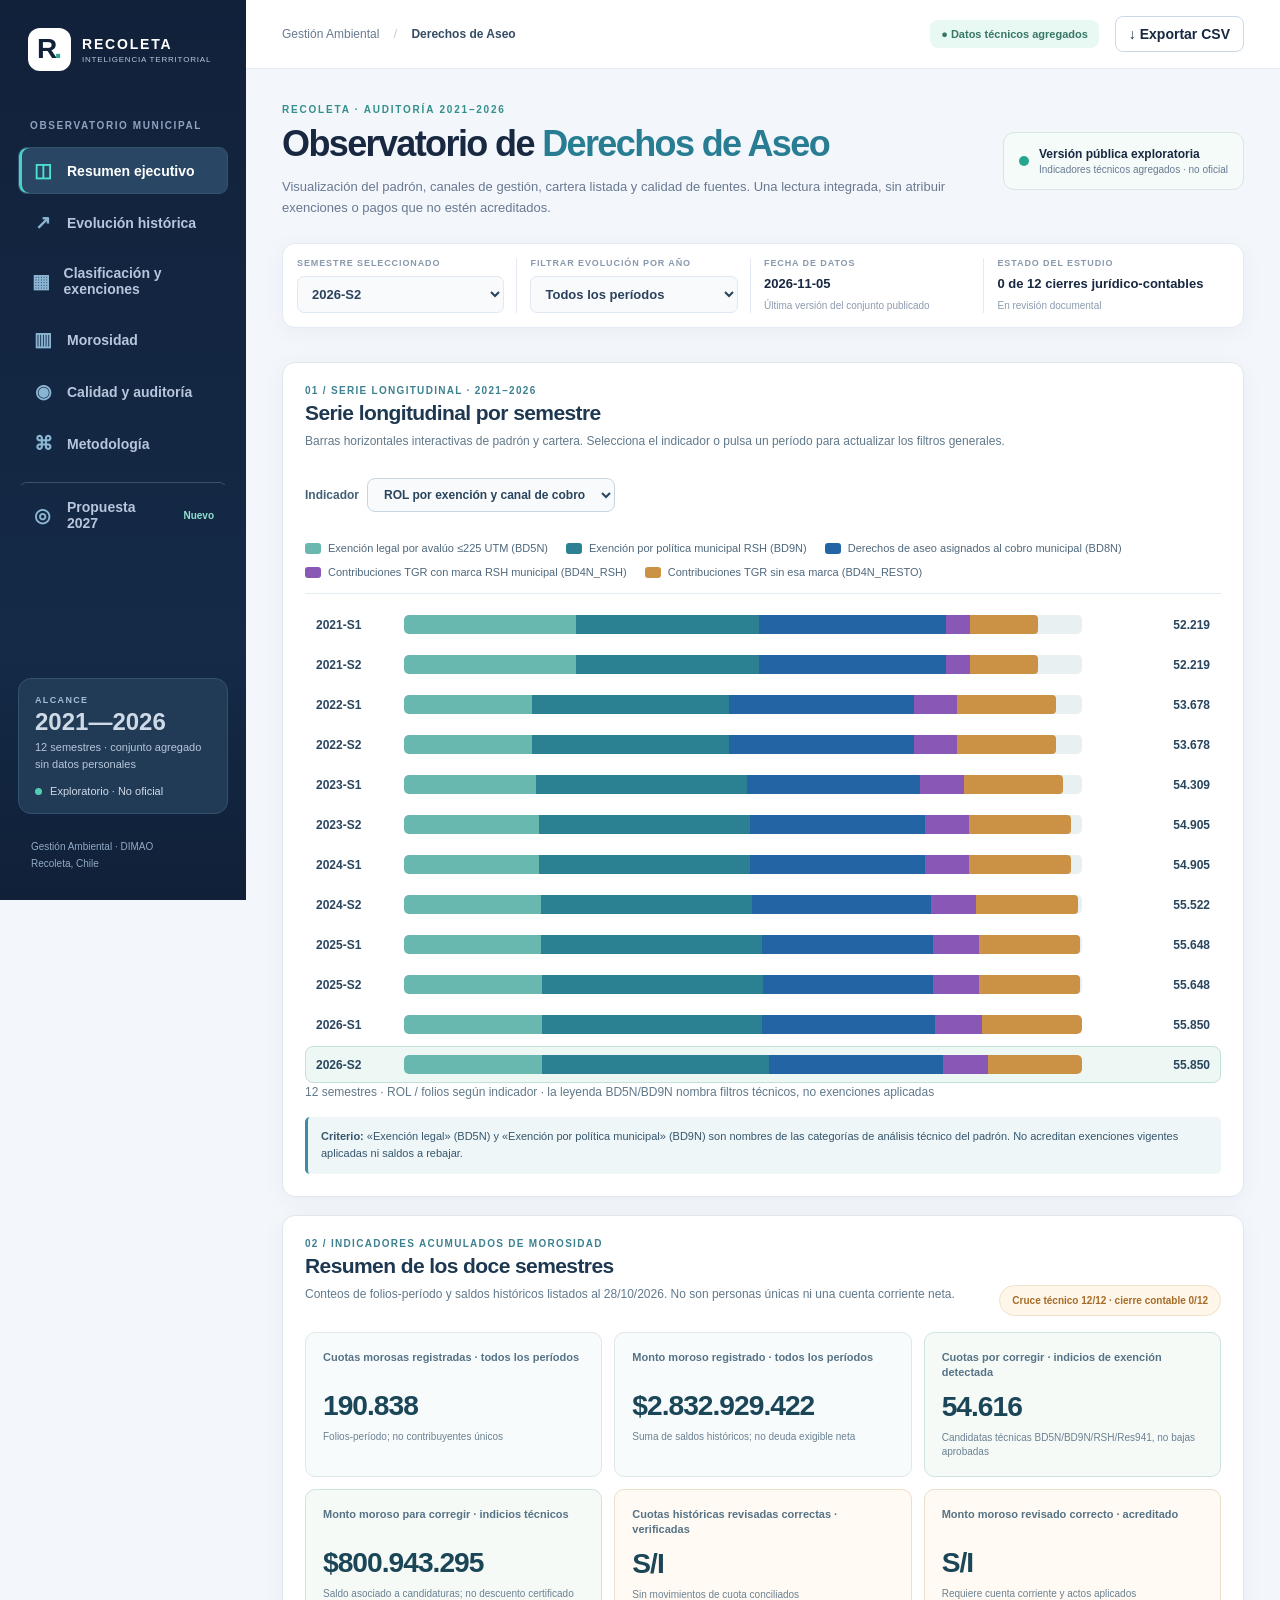
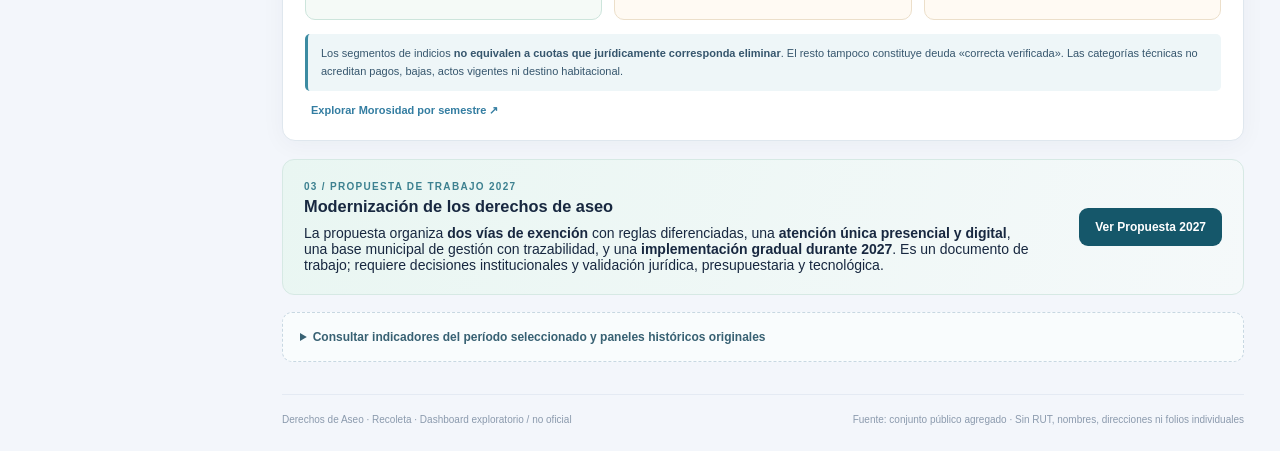
==== commit a210cb9d: "feat(ce39): portada dirige a dashboard principal v2 con navegación lateral" ====
--- a/index.html
+++ b/index.html
@@ -1,48 +1,14 @@
 <!doctype html>
-<html lang="es">
-<head>
-  <meta charset="utf-8"><meta name="viewport" content="width=device-width,initial-scale=1">
-  <meta name="theme-color" content="#12213c"><meta name="description" content="Observatorio exploratorio de derechos de aseo de Recoleta, 2021–2026. Indicadores agregados, gráficos, tablas y metodología.">
-  <title>Observatorio de Derechos de Aseo · Recoleta</title>
-  <link rel="stylesheet" href="assets/style.css">
-  <script src="assets/app.js" defer></script>
-</head>
-<body>
-<div class="shell">
-  <aside class="sidebar" aria-label="Navegación principal">
-    <div class="brand"><div class="brandmark" aria-hidden="true">R<span>.</span></div><div><b>RECOLETA</b><small>INTELIGENCIA TERRITORIAL</small></div></div>
-    <div class="side-label">OBSERVATORIO MUNICIPAL</div>
-    <nav id="sideNav" class="sidenav" aria-label="Secciones del observatorio">
-      <button class="nav active" data-view="resumen" aria-current="page"><span class="navico">◫</span> Resumen ejecutivo</button>
-      <button class="nav" data-view="evolucion"><span class="navico">↗</span> Evolución histórica</button>
-      <button class="nav" data-view="clasificacion"><span class="navico">▦</span> Clasificación y exenciones</button>
-      <button class="nav" data-view="cartera"><span class="navico">▥</span> Cartera y saldos</button>
-      <button class="nav" data-view="calidad"><span class="navico">◉</span> Calidad y auditoría</button>
-      <button class="nav" data-view="metodologia"><span class="navico">⌘</span> Metodología</button>
-    </nav>
-    <div class="side-note"><div class="side-note-label">ALCANCE</div><b>2021—2026</b><p>12 semestres · conjunto agregado sin datos personales</p><span class="side-dot"></span> Exploratorio · No oficial</div>
-    <div class="side-foot">Gestión Ambiental · DIMAO<br>Recoleta, Chile</div>
-  </aside>
-  <div class="workspace">
-    <header class="topbar"><div class="crumb">Gestión Ambiental <span>/</span> <strong>Derechos de Aseo</strong></div><div class="top-actions"><span class="top-pill">● Datos técnicos agregados</span><button class="btn btn-ghost" id="downloadCsv" type="button">↓ Exportar CSV</button></div></header>
-    <main id="main">
-      <div class="page-head"><div><div class="eyebrow">RECOLETA · AUDITORÍA 2021–2026</div><h1>Observatorio de <em>Derechos de Aseo</em></h1><p>Visualización del padrón, canales de gestión, cartera listada y calidad de fuentes. Una lectura integrada, sin atribuir exenciones o pagos que no estén acreditados.</p></div><div class="head-stamp"><span class="stamp-dot"></span><div><b>Versión de revisión</b><small>Sin reemplazar publicación vigente</small></div></div></div>
-      <div class="controls" aria-label="Filtros globales"><div class="control"><label for="period">SEMESTRE SELECCIONADO</label><select id="period"></select></div><div class="control"><label for="year">FILTRAR EVOLUCIÓN POR AÑO</label><select id="year"></select></div><div class="control control-status"><span>FECHA DE DATOS</span><b id="dataDate">—</b><small>Última versión del conjunto publicado</small></div><div class="control control-status"><span>ESTADO DEL ESTUDIO</span><b>0 de 12 cierres jurídico-contables</b><small>En revisión documental</small></div></div>
-      <div id="loadError" role="alert" hidden></div>
-      <section id="view-resumen" class="view active" aria-labelledby="title-resumen"><div class="section-title"><div><div class="eyebrow ink">01 / VISTA GENERAL</div><h2 id="title-resumen">Pulso del período <span id="periodName">—</span></h2></div><span id="statusPill" class="status-pill">Cargando…</span></div>
-        <div class="kpis"><article class="kpi kpi-primary"><span>ROL del padrón</span><strong id="kRol">—</strong><small>Universo técnico del semestre</small><div class="kpi-accent"></div></article><article class="kpi"><span>Posible exención por avalúo · BD5N</span><strong id="k225">—</strong><small id="s225">Filtro técnico ≤225 UTM</small></article><article class="kpi"><span>Posible exención municipal RSH · BD9N</span><strong id="kRsh">—</strong><small id="sRsh">Coincidencia técnica</small></article><article class="kpi"><span>Canal municipal · BD8N</span><strong id="kMunicipal">—</strong><small>Asignado al canal, no pago efectivo</small></article><article class="kpi"><span>Canal TGR · subtotal BD4N</span><strong id="kTgr">—</strong><small>No se suma como sexto grupo</small></article><article class="kpi"><span>Folios con saldo listado</span><strong id="kFolios">—</strong><small id="kSaldo">Saldo: —</small></article></div>
-        <div class="cards two-col"><article class="panel large"><div class="panel-header"><div><span class="mini-label">COMPOSICIÓN DEL PADRÓN</span><h3>Cinco segmentos exclusivos</h3><p>Distribución técnica de ROL; el total TGR es solo un subtotal.</p></div><span class="panel-icon">◫</span></div><div id="overviewStack" class="stack-large" role="img" aria-label="Barra de composición por cinco grupos"></div><div id="overviewLegend" class="legend-grid"></div><div class="panel-footer">Cada categoría representa ROL del mismo semestre. <b>Ningún grupo acredita pago o exención individual.</b></div></article>
-        <article class="panel"><div class="panel-header"><div><span class="mini-label">RESUMEN DE CARTERA</span><h3>Folios y saldo listado</h3><p>Dos medidas diferentes, sin equipararlas a deuda exigible.</p></div></div><div id="overviewCartera" class="dual-stats"></div><div class="hint"><b>Precaución contable</b><p>Los saldos provienen de cortes por período. No son una cifra de deuda exigible certificada ni ingresos recaudados.</p></div></article></div>
-        <div class="cards two-col"><article class="panel"><div class="panel-header"><div><span class="mini-label">SERIE LONGITUDINAL</span><h3>Padrón por semestre</h3><p>Evolución descriptiva; períodos referenciales identificados.</p></div><button class="text-link" data-go="evolucion">Explorar ↗</button></div><div id="overviewLine" class="chart-area" role="img" aria-label="Gráfico de evolución del padrón"></div></article><article class="panel"><div class="panel-header"><div><span class="mini-label">SEMÁFORO METODOLÓGICO</span><h3>Calidad de los 12 períodos</h3><p>Detecta padrones referenciales y correcciones pendientes.</p></div><button class="text-link" data-go="calidad">Ver matriz ↗</button></div><div id="overviewQuality" class="quality-overview"></div><div class="panel-footer">La existencia de un registro no equivale a cierre jurídico o contable.</div></article></div>
-      </section>
-      <section id="view-evolucion" class="view" aria-labelledby="title-evolucion"><div class="section-title"><div><div class="eyebrow ink">02 / SERIE 2021–2026</div><h2 id="title-evolucion">Evolución histórica</h2></div><span class="status-pill neutral">Comparabilidad condicionada</span></div><div class="cards"><article class="panel"><div class="panel-header"><div><span class="mini-label">COMPOSICIÓN</span><h3>Evolución de los cinco grupos</h3><p>Los tramos son excluyentes. El residuo conocido se identifica por separado.</p></div></div><div id="historicalStacks" class="historical-stack-area"></div><div id="historicLegend" class="legend-grid compact"></div></article></div><div class="cards two-col"><article class="panel"><div class="panel-header"><div><span class="mini-label">UNIVERSO SII</span><h3>ROL totales por semestre</h3></div></div><div id="historicalLine" class="chart-area"></div></article><article class="panel"><div class="panel-header"><div><span class="mini-label">VARIACIÓN</span><h3>Comparador de períodos</h3></div></div><div class="compare-controls"><label>Período A<select id="compareA"></select></label><label>Período B<select id="compareB"></select></label></div><div id="compareOutput"></div></article></div></section>
-      <section id="view-clasificacion" class="view" aria-labelledby="title-clasificacion"><div class="section-title"><div><div class="eyebrow ink">03 / PADRÓN Y BENEFICIOS</div><h2 id="title-clasificacion">Clasificación técnica del padrón</h2></div></div><div class="cards"><article class="panel"><div class="panel-header"><div><span class="mini-label">ESQUEMA DE FORMACIÓN</span><h3>De BD1 a las cinco categorías</h3><p>Subdivisión técnica del padrón del período activo; no son resoluciones de exención.</p></div></div><div class="flowtop"><div class="rootbox"><small>UNIVERSO BASE · BD1</small><b id="flowRoot">— ROL</b></div><div class="connector-down"></div></div><div id="flowGroups" class="flowgrid"></div><div class="flow-sub"><span>Subtotal BD4N</span><strong id="flowTgr">—</strong><small>BD4N_RSH + BD4N_RESTO; no se suma nuevamente al total</small></div></article></div><div class="cards"><article class="panel"><div class="panel-header"><div><span class="mini-label">TABLA EXPLICATIVA</span><h3>Categorías, cantidades y criterios de lectura</h3></div></div><div class="table-scroll"><table><thead><tr><th>Descripción ciudadana</th><th>Código</th><th>ROL</th><th>% BD1</th><th>Qué NO demuestra</th></tr></thead><tbody id="groupTable"></tbody></table></div></article></div></section>
-      <section id="view-cartera" class="view" aria-labelledby="title-cartera"><div class="section-title"><div><div class="eyebrow ink">04 / CARTERA</div><h2 id="title-cartera">Folios y saldos listados</h2></div><span class="status-pill warning">Sin conciliación contable completa</span></div><div class="cards two-col"><article class="panel"><div class="panel-header"><div><span class="mini-label">VOLUMEN</span><h3>Folios con saldo por semestre</h3></div></div><div id="folioBars" class="chart-area"></div></article><article class="panel"><div class="panel-header"><div><span class="mini-label">MONTO</span><h3>Saldo listado aproximado (MM$)</h3></div></div><div id="saldoBars" class="chart-area"></div></article></div><div class="cards two-col"><article class="panel"><div class="panel-header"><div><span class="mini-label">SUMA HISTÓRICA</span><h3>Magnitudes acumuladas</h3></div></div><div class="total-row"><div><small>Folios-período</small><strong id="totalFolios">—</strong></div><div><small>Suma de montos redondeados</small><strong id="totalSaldos">—</strong></div></div><p class="footnote">La suma de cortes semestrales no representa personas únicas, ingresos cobrados ni deuda exigible en una fecha única.</p></article><article class="panel"><div class="panel-header"><div><span class="mini-label">LECTURA RESPONSABLE</span><h3>Qué podemos y qué no podemos concluir</h3></div></div><div class="okline">✓ Existen folios y saldos asociados a períodos.</div><div class="noline">— No se acredita pago, exigibilidad ni cobro indebido.</div><div class="noline">— Faltan movimientos, abonos, anulaciones y actos por folio.</div><div class="noline">— ROL únicos de cartera solo cuando están verificados.</div></article></div><div class="cards"><article class="panel"><div class="panel-header"><div><span class="mini-label">DETALLE AGREGADO</span><h3>Tabla de cartera</h3></div></div><div class="table-scroll"><table><thead><tr><th>Semestre</th><th>Folios listados</th><th>ROL distintos acreditados</th><th>Saldo listado (MM$)</th><th>Estado de fuente</th></tr></thead><tbody id="carteraTable"></tbody></table></div></article></div></section>
-      <section id="view-calidad" class="view" aria-labelledby="title-calidad"><div class="section-title"><div><div class="eyebrow ink">05 / TRAZABILIDAD</div><h2 id="title-calidad">Calidad de datos y controles</h2></div></div><div class="cards"><article class="panel"><div class="panel-header"><div><span class="mini-label">MATRIZ DE CONTROL</span><h3>Estado por semestre</h3><p>Selecciona una celda para consultar las restricciones documentales correspondientes.</p></div></div><div id="qualityMatrix" class="quality-matrix"></div><div id="qualityDetail" class="quality-detail"></div></article></div><div class="cards"><article class="panel"><div class="panel-header"><div><span class="mini-label">AUDITORÍA ESTRUCTURADA</span><h3>Tabla de todos los períodos</h3></div><div class="table-tools"><label for="sortBy">Ordenar</label><select id="sortBy"><option value="periodo">Período</option><option value="rol">ROL totales</option><option value="folios">Folios</option><option value="saldo">Saldo listado</option></select></div></div><div class="table-scroll"><table><thead><tr><th>Período</th><th>BD1</th><th>BD5N</th><th>BD9N</th><th>BD8N</th><th>BD4N_RSH</th><th>BD4N_RESTO</th><th>TGR subtotal</th><th>Folios</th><th>Saldo MM$</th><th>Fuente</th></tr></thead><tbody id="fullTable"></tbody></table></div></article></div></section>
-      <section id="view-metodologia" class="view" aria-labelledby="title-metodologia"><div class="section-title"><div><div class="eyebrow ink">06 / CÓMO SE CONSTRUYE</div><h2 id="title-metodologia">Metodología y reglas de interpretación</h2></div></div><div class="cards"><article class="panel"><div class="panel-header"><div><span class="mini-label">FLUJO GENERAL</span><h3>De las fuentes a los indicadores</h3></div></div><div class="source-grid"><div><b>SII</b><small>Predios y avalúos</small></div><div><b>RSH</b><small>Candidaturas sociales</small></div><div><b>DOM</b><small>Maestro de roles</small></div><div><b>Resoluciones</b><small>Actos y vigencia</small></div><div><b>TGR / Cartera</b><small>Canal y saldos</small></div></div><div class="method-arrow">↓</div><div class="method-steps"><div><small>01</small><b>Normalización</b><span>Versiones y claves</span></div><div><small>02</small><b>Cruce</b><span>Coincidencias</span></div><div><small>03</small><b>Clasificación</b><span>Cinco grupos</span></div><div><small>04</small><b>Control</b><span>Cuadratura y alertas</span></div><div><small>05</small><b>Indicadores</b><span>Agregados</span></div></div></article></div><div class="cards two-col"><article class="panel"><div class="panel-header"><div><span class="mini-label">PUERTAS DE EVIDENCIA</span><h3>De coincidencia técnica a condición jurídica</h3></div></div><div class="gate-flow"><div><b>1. Coincidencia técnica</b><p>Un rol coincide con criterios o fuentes.</p></div><span>↓</span><div><b>2. Respaldo administrativo</b><p>Acto, vigencia, destino y semestre acreditados.</p></div><span>↓</span><div><b>3. Carga y movimientos</b><p>Conciliación de cuenta, pagos y ajustes.</p></div><span>↓</span><div class="last"><b>4. Resultado acreditado</b><p>Solo después de cerrar las verificaciones.</p></div></div></article><article class="panel"><div class="panel-header"><div><span class="mini-label">DICCIONARIO</span><h3>Conceptos que no deben confundirse</h3></div></div><dl class="dictionary"><dt>Posible exención</dt><dd>Candidatura técnica, no beneficio concedido.</dd><dt>Canal TGR</dt><dd>No acredita pago efectivo de derechos de aseo.</dd><dt>Folio con saldo listado</dt><dd>Registro de cartera, no contribuyente único.</dd><dt>Saldo listado</dt><dd>No equivale a deuda exigible certificada.</dd><dt>Sin datos</dt><dd>Información no acreditada; no debe interpretarse como cero.</dd></dl></article></div></section>
-      <footer class="footer"><span>Derechos de Aseo · Recoleta · Dashboard exploratorio / no oficial</span><span>Fuente: conjunto público agregado · Sin RUT, nombres, direcciones ni folios individuales</span></footer>
-    </main>
-  </div>
-</div>
-</body>
-</html>+<html lang="es"><head>
+<meta charset="utf-8"><meta name="viewport" content="width=device-width, initial-scale=1">
+<meta http-equiv="refresh" content="0; url=v2/">
+<meta name="robots" content="index,follow">
+<title>Observatorio de Derechos de Aseo · Recoleta</title>
+<link rel="canonical" href="https://germaquintana.github.io/derechosdeaseo_dashboard/v2/">
+<script>window.location.replace("v2/"+window.location.search+window.location.hash);</script>
+</head><body>
+<main><h1>Observatorio de Derechos de Aseo · Recoleta</h1>
+<p>El dashboard principal contiene la navegación lateral, serie longitudinal, Morosidad y propuesta 2027.</p>
+<p><a href="v2/">Abrir dashboard principal con todas las secciones</a></p>
+<p><a href="archivo/portada-original-previa-ce39-20261123.html">Consultar versión anterior archivada</a></p>
+</main></body></html>
